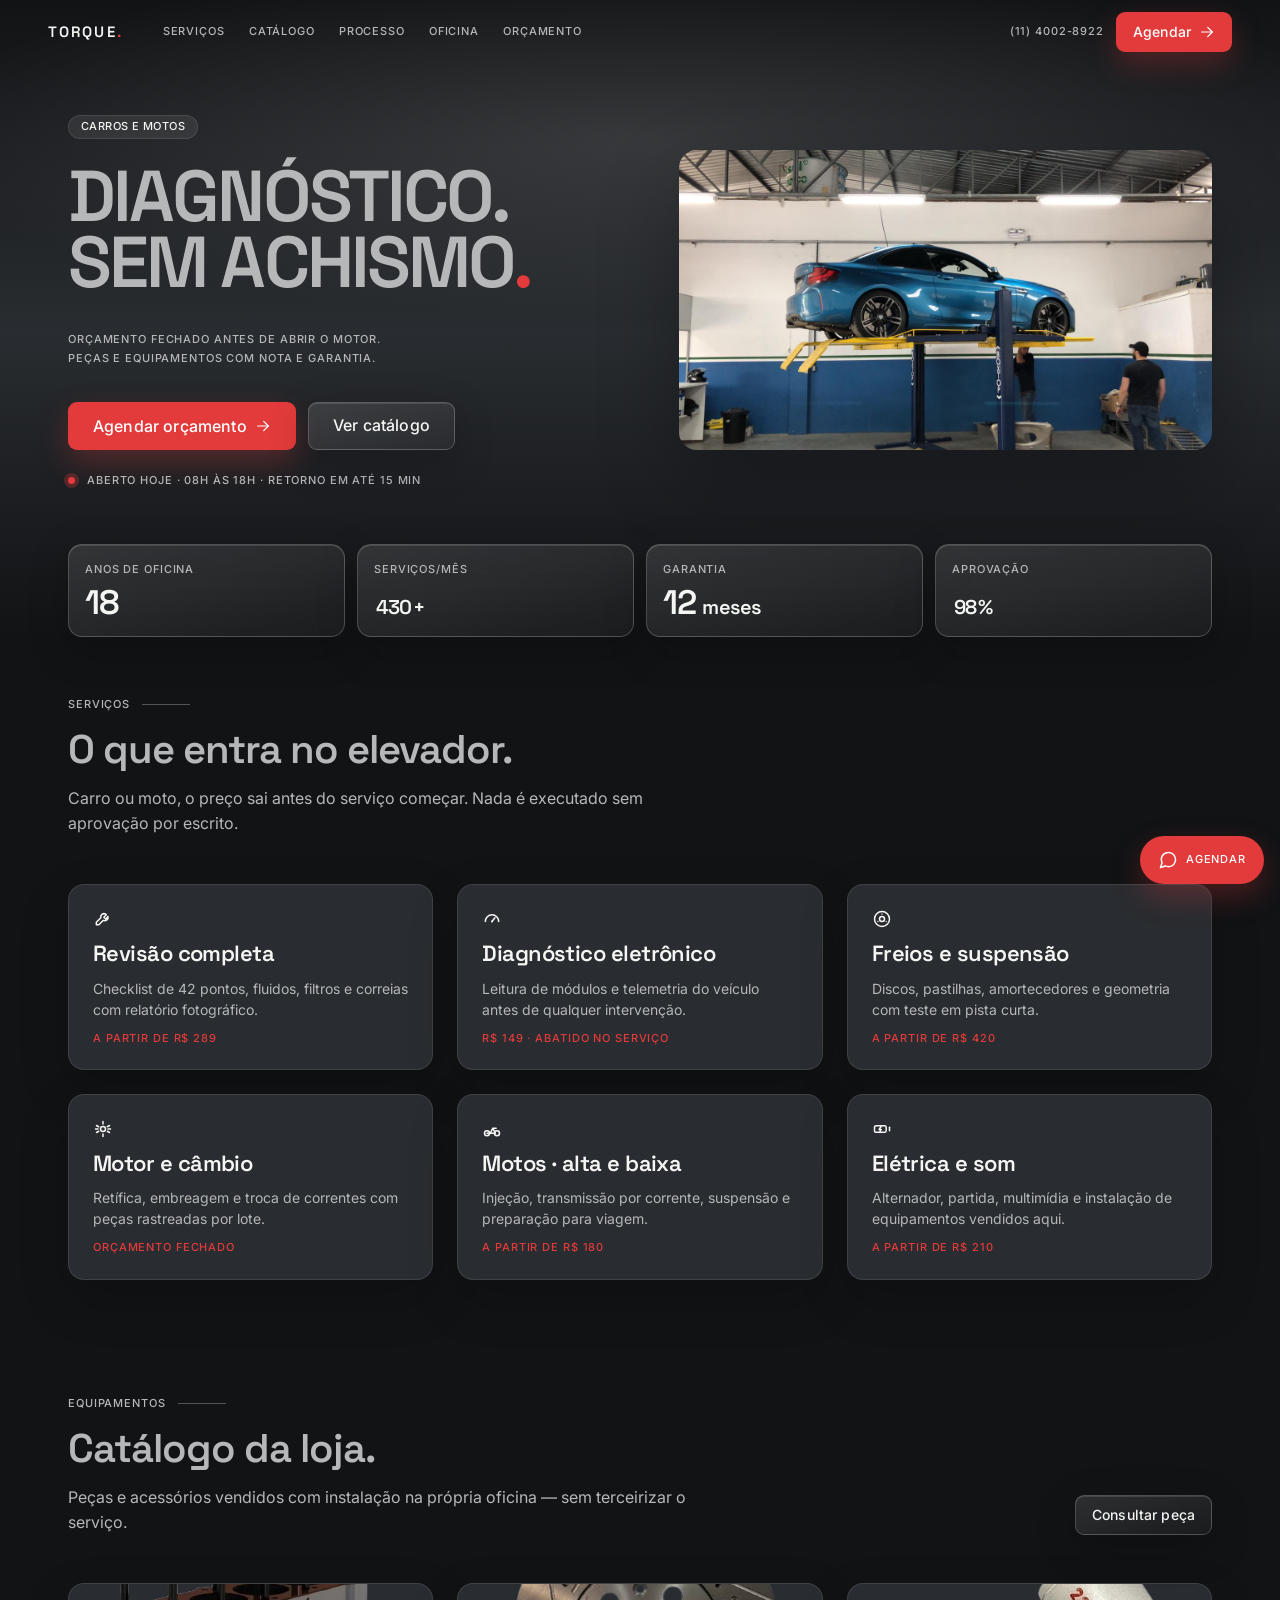
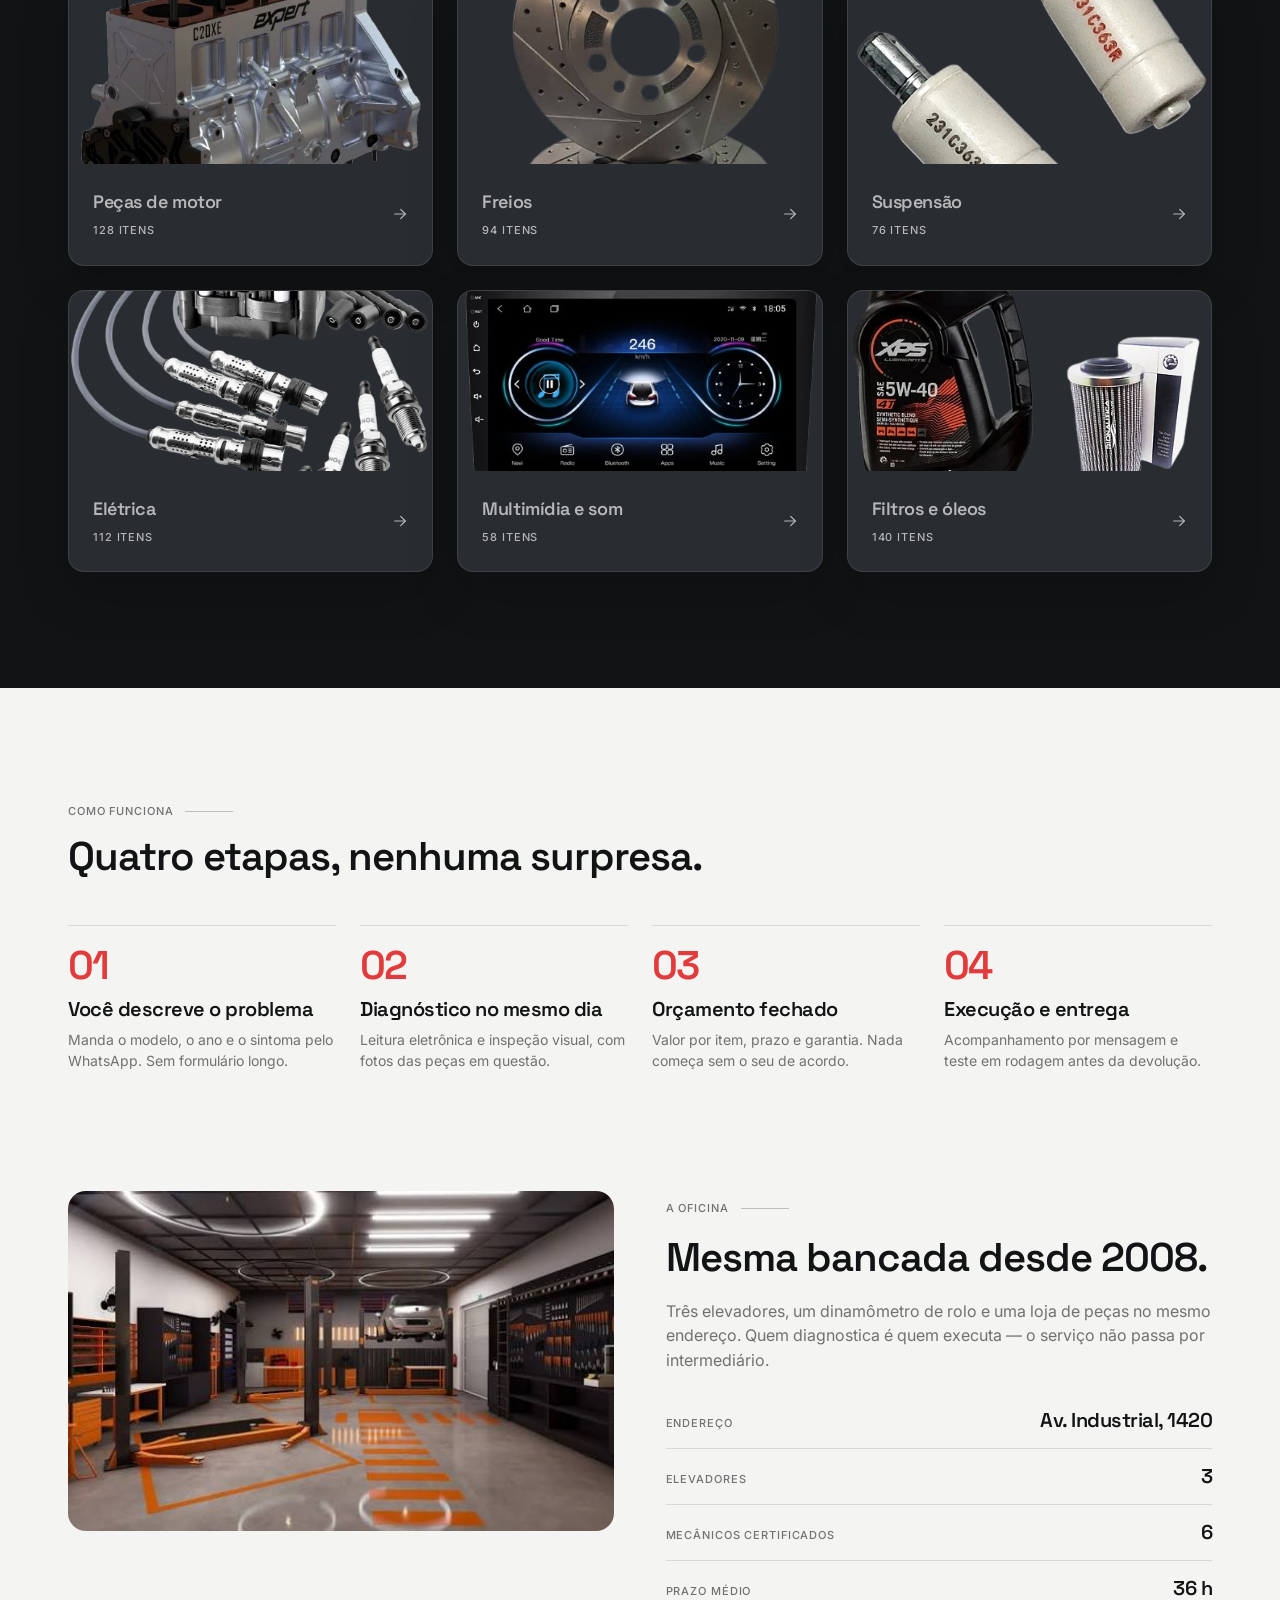
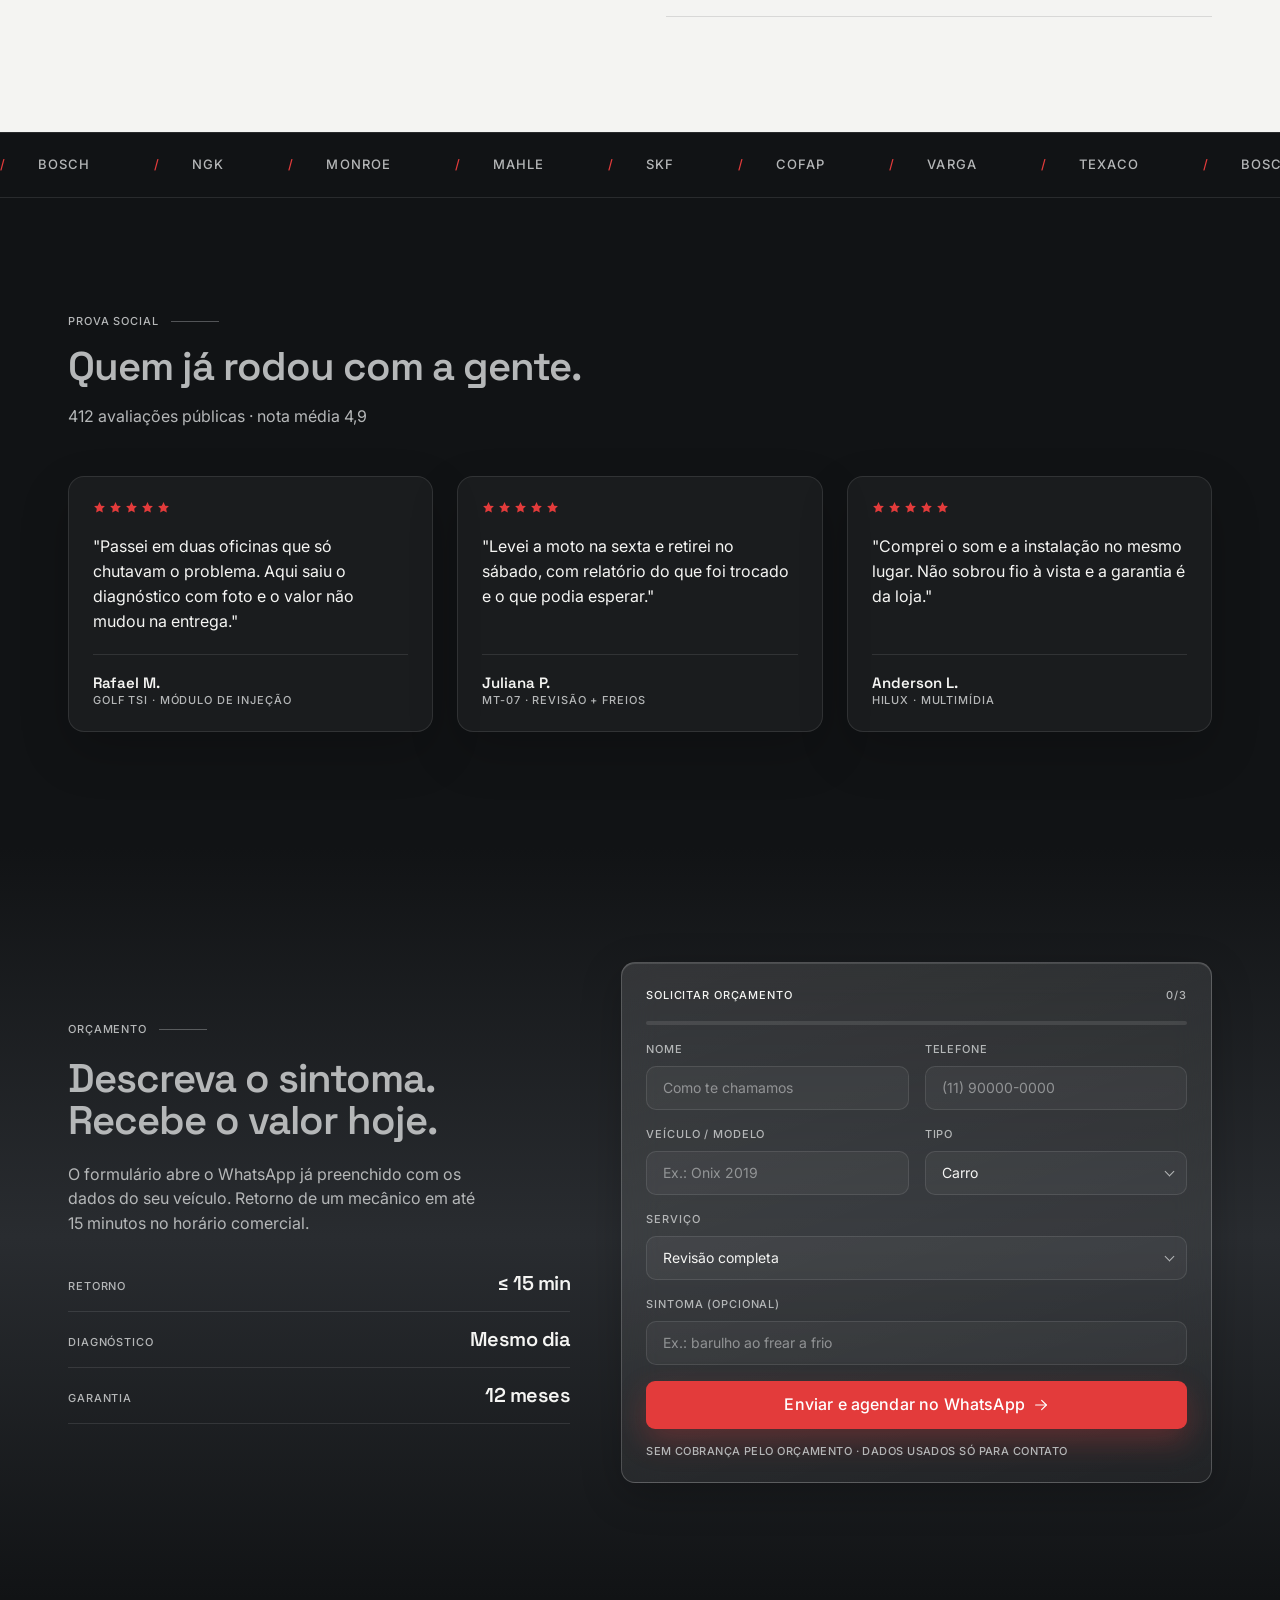
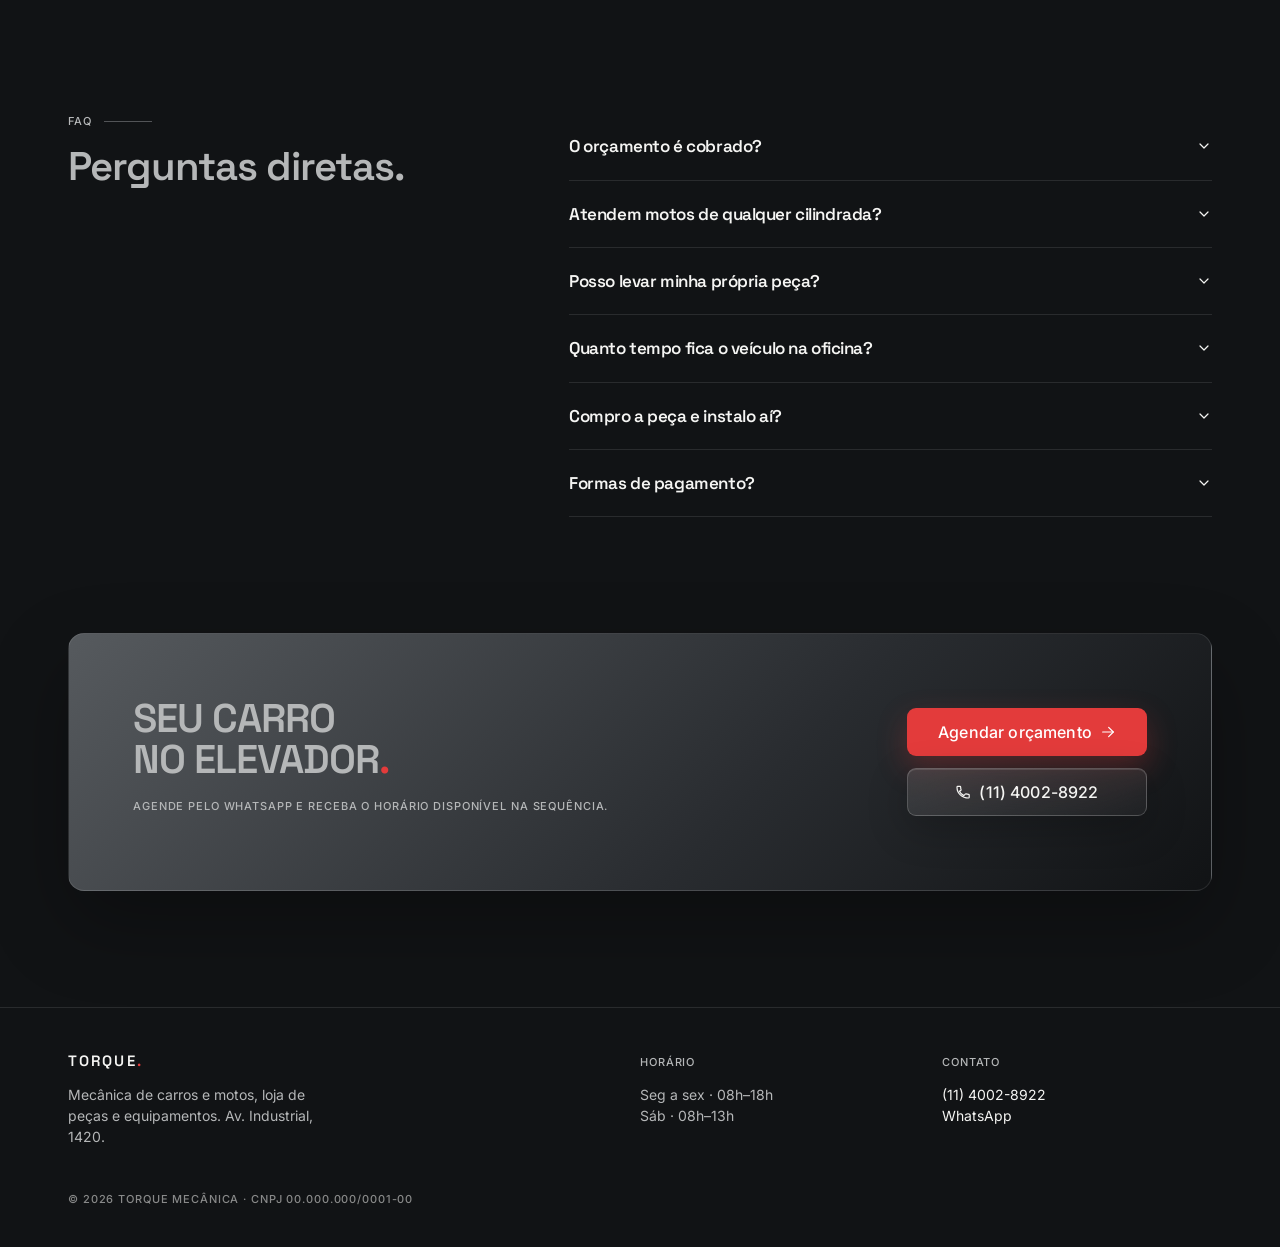
==== index.html @ 029e1b42 "Remove React prototype, promote static site to repo root O protótipo React/Babel-em-runtime (Landing" ====
<!DOCTYPE html>
<html lang="pt-BR">
<head>
  <meta charset="utf-8">
  <meta name="viewport" content="width=device-width, initial-scale=1">
  <title>Torque — Mecânica de carros e motos · Agende seu orçamento</title>
  <link rel="preconnect" href="https://fonts.googleapis.com">
  <link rel="preconnect" href="https://fonts.gstatic.com" crossorigin>
  <link href="https://fonts.googleapis.com/css2?family=Space+Grotesk:wght@600;700&family=Inter:wght@400;500;600&display=swap" rel="stylesheet">
  <link rel="stylesheet" href="css/styles.css">
</head>
<body>
  <a class="skip-link" href="#top-content">Pular para o conteúdo</a>

  <!-- Sprite de ícones local (substitui chamadas externas a unpkg/lucide) -->
  <svg style="display:none" aria-hidden="true">
    <symbol id="icon-menu" viewBox="0 0 24 24" fill="none" stroke="currentColor" stroke-width="1.8" stroke-linecap="round"><line x1="4" y1="7" x2="20" y2="7"/><line x1="4" y1="12" x2="20" y2="12"/><line x1="4" y1="17" x2="20" y2="17"/></symbol>
    <symbol id="icon-x" viewBox="0 0 24 24" fill="none" stroke="currentColor" stroke-width="1.8" stroke-linecap="round"><line x1="6" y1="6" x2="18" y2="18"/><line x1="18" y1="6" x2="6" y2="18"/></symbol>
    <symbol id="icon-arrow-right" viewBox="0 0 24 24" fill="none" stroke="currentColor" stroke-width="1.8" stroke-linecap="round" stroke-linejoin="round"><line x1="4" y1="12" x2="20" y2="12"/><polyline points="13 5 20 12 13 19"/></symbol>
    <symbol id="icon-chevron-down" viewBox="0 0 24 24" fill="none" stroke="currentColor" stroke-width="1.8" stroke-linecap="round" stroke-linejoin="round"><polyline points="6 9 12 15 18 9"/></symbol>
    <symbol id="icon-phone" viewBox="0 0 24 24" fill="none" stroke="currentColor" stroke-width="1.8" stroke-linecap="round" stroke-linejoin="round"><path d="M6.6 10.8c1.4 2.8 3.8 5.2 6.6 6.6l2.2-2.2c.3-.3.7-.4 1.1-.3 1.2.4 2.5.6 3.8.6.6 0 1 .4 1 1V20c0 .6-.4 1-1 1C10.3 21 3 13.7 3 4.7c0-.6.4-1 1-1h3.5c.6 0 1 .4 1 1 0 1.3.2 2.6.6 3.8.1.4 0 .8-.3 1.1L6.6 10.8Z"/></symbol>
    <symbol id="icon-message-circle" viewBox="0 0 24 24" fill="none" stroke="currentColor" stroke-width="1.8" stroke-linecap="round" stroke-linejoin="round"><path d="M21 11.5a8.4 8.4 0 0 1-.9 3.8 8.5 8.5 0 0 1-7.6 4.7 8.4 8.4 0 0 1-3.8-.9L3 21l1.9-5.7a8.4 8.4 0 0 1-.9-3.8 8.5 8.5 0 0 1 4.7-7.6 8.4 8.4 0 0 1 3.8-.9h.5a8.48 8.48 0 0 1 8 8v.5Z"/></symbol>
    <symbol id="icon-star" viewBox="0 0 24 24"><polygon points="12 2 15.09 8.63 22 9.24 17 14.14 18.18 21.02 12 17.77 5.82 21.02 7 14.14 2 9.24 8.91 8.63" fill="currentColor"/></symbol>
    <symbol id="icon-wrench" viewBox="0 0 24 24" fill="none" stroke="currentColor" stroke-width="1.8" stroke-linecap="round" stroke-linejoin="round"><path d="M15 6a4 4 0 0 0-5.6 4.6L4 16v3h3l5.4-5.4A4 4 0 0 0 18 9l-3 3-2-2 3-3Z"/></symbol>
    <symbol id="icon-gauge" viewBox="0 0 24 24" fill="none" stroke="currentColor" stroke-width="1.8" stroke-linecap="round" stroke-linejoin="round"><path d="M4 15a8 8 0 0 1 16 0"/><line x1="12" y1="15" x2="15.5" y2="10.5"/><circle cx="12" cy="15" r="1.1" fill="currentColor" stroke="none"/></symbol>
    <symbol id="icon-disc" viewBox="0 0 24 24" fill="none" stroke="currentColor" stroke-width="1.8" stroke-linecap="round" stroke-linejoin="round"><circle cx="12" cy="12" r="9"/><circle cx="12" cy="12" r="3"/><circle cx="12" cy="6" r=".8" fill="currentColor" stroke="none"/><circle cx="17" cy="15" r=".8" fill="currentColor" stroke="none"/><circle cx="7" cy="15" r=".8" fill="currentColor" stroke="none"/></symbol>
    <symbol id="icon-cog" viewBox="0 0 24 24" fill="none" stroke="currentColor" stroke-width="1.8" stroke-linecap="round" stroke-linejoin="round"><circle cx="12" cy="12" r="3"/><path d="M12 3v3M12 18v3M4.2 7.8l2.6 1.5M17.2 14.7l2.6 1.5M4.2 16.2l2.6-1.5M17.2 9.3l2.6-1.5M3 12h3M18 12h3"/></symbol>
    <symbol id="icon-bike" viewBox="0 0 24 24" fill="none" stroke="currentColor" stroke-width="1.8" stroke-linecap="round" stroke-linejoin="round"><circle cx="6" cy="17" r="3"/><circle cx="18" cy="17" r="3"/><path d="M6 17h4l3-6h4M13 11l3 6M9 17h6"/></symbol>
    <symbol id="icon-battery" viewBox="0 0 24 24" fill="none" stroke="currentColor" stroke-width="1.8" stroke-linecap="round" stroke-linejoin="round"><rect x="3" y="8" width="14" height="8" rx="2"/><line x1="21" y1="10" x2="21" y2="14"/><polyline points="11 9 8.5 12.5 11 12.5 9.5 15"/></symbol>
  </svg>

  <!-- Header -->
  <div class="topbar-wrap">
    <header class="topbar" id="topbar">
      <a href="#top" class="brand">TORQUE<span>.</span></a>
      <nav class="navlinks" aria-label="Navegação principal">
        <a class="navlink" href="#servicos">Serviços</a>
        <a class="navlink" href="#catalogo">Catálogo</a>
        <a class="navlink" href="#processo">Processo</a>
        <a class="navlink" href="#oficina">Oficina</a>
        <a class="navlink" href="#orcamento">Orçamento</a>
      </nav>
      <div class="navcta" style="display:flex">
        <span class="navphone label">(11) 4002-8922</span>
        <a class="wa-cta" href="#" target="_blank" rel="noopener">
          <span class="btn btn-accent btn-md">Agendar<svg class="icon" width="16" height="16"><use href="#icon-arrow-right"></use></svg></span>
        </a>
      </div>
      <button class="navburger" type="button" aria-label="Menu" aria-expanded="false" id="navburger">
        <svg class="icon icon-menu" width="18" height="18"><use href="#icon-menu"></use></svg>
        <svg class="icon icon-close" width="18" height="18"><use href="#icon-x"></use></svg>
      </button>
    </header>
    <div class="mobile-panel" id="mobilePanel">
      <a class="navlink" href="#servicos">Serviços</a>
      <a class="navlink" href="#catalogo">Catálogo</a>
      <a class="navlink" href="#processo">Processo</a>
      <a class="navlink" href="#oficina">Oficina</a>
      <a class="navlink" href="#orcamento">Orçamento</a>
      <a class="wa-cta" href="#" target="_blank" rel="noopener" style="margin-top:8px">
        <span class="btn btn-accent btn-md btn-full">Agendar orçamento<svg class="icon" width="16" height="16"><use href="#icon-arrow-right"></use></svg></span>
      </a>
    </div>
  </div>

  <div id="top-content">
  <!-- Hero -->
  <section id="top" class="hero">
    <div class="hero-bg-glow" aria-hidden="true"></div>
    <div class="wrap hero-inner">
      <div class="hero-grid">
        <div style="display:flex;flex-direction:column;gap:24px">
          <div class="reveal"><span class="tag">Carros e motos</span></div>
          <h1 class="reveal display-lg" style="text-transform:uppercase">Diagnóstico.<br>Sem achismo<span style="color:var(--color-accent)">.</span></h1>
          <p class="reveal label" style="color:var(--color-text-secondary);line-height:1.7;max-width:360px">Orçamento fechado antes de abrir o motor.<br>Peças e equipamentos com nota e garantia.</p>
          <div class="reveal" style="display:flex;flex-wrap:wrap;gap:12px">
            <a class="wa-cta" href="#" target="_blank" rel="noopener"><span class="btn btn-accent btn-lg">Agendar orçamento<svg class="icon" width="16" height="16"><use href="#icon-arrow-right"></use></svg></span></a>
            <a href="#catalogo"><span class="btn btn-glass btn-lg">Ver catálogo</span></a>
          </div>
          <div class="reveal open-status">
            <span class="open-dot"></span>
            <span class="label" style="color:var(--color-text-secondary)">Aberto hoje · 08h às 18h · Retorno em até 15 min</span>
          </div>
        </div>
        <div class="reveal hero-media">
          <img src="img/carroNoElevador.jpg" alt="Carro no elevador da oficina Torque" style="min-height:300px;height:100%" width="620" height="420">
        </div>
      </div>
      <div class="hud reveal">
        <div class="metric-card">
          <div>
            <div class="metric-label">Anos de oficina</div>
            <div class="metric-value" data-count-to="18">0</div>
          </div>
        </div>
        <div class="metric-card">
          <div>
            <div class="metric-label">Serviços/mês</div>
            <div class="metric-value"><span data-count-to="430">0</span><span>+</span></div>
          </div>
        </div>
        <div class="metric-card">
          <div>
            <div class="metric-label">Garantia</div>
            <div class="metric-value">12<span> meses</span></div>
          </div>
        </div>
        <div class="metric-card">
          <div>
            <div class="metric-label">Aprovação</div>
            <div class="metric-value"><span data-count-to="98">0</span><span>%</span></div>
          </div>
        </div>
      </div>
    </div>
  </section>

  <!-- Serviços -->
  <section id="servicos" class="sec section-dark">
    <div class="wrap">
      <div class="reveal section-head">
        <span class="eyebrow eyebrow-rule">Serviços</span>
        <h2 class="heading-lg">O que entra no elevador.</h2>
        <p class="body-md" style="color:var(--text-body);margin:0">Carro ou moto, o preço sai antes do serviço começar. Nada é executado sem aprovação por escrito.</p>
      </div>
      <div class="grid-3" style="margin-top:48px">
        <div class="reveal">
          <div class="card card-dark svc-card"><div class="card-body svc-card">
            <svg class="icon" width="20" height="20"><use href="#icon-wrench"></use></svg>
            <h3 class="heading-md" style="font-size:22px">Revisão completa</h3>
            <p class="body-sm" style="color:var(--text-body);margin:0;flex:1">Checklist de 42 pontos, fluidos, filtros e correias com relatório fotográfico.</p>
            <span class="label svc-price">a partir de R$ 289</span>
          </div></div>
        </div>
        <div class="reveal">
          <div class="card card-dark svc-card"><div class="card-body svc-card">
            <svg class="icon" width="20" height="20"><use href="#icon-gauge"></use></svg>
            <h3 class="heading-md" style="font-size:22px">Diagnóstico eletrônico</h3>
            <p class="body-sm" style="color:var(--text-body);margin:0;flex:1">Leitura de módulos e telemetria do veículo antes de qualquer intervenção.</p>
            <span class="label svc-price">R$ 149 · abatido no serviço</span>
          </div></div>
        </div>
        <div class="reveal">
          <div class="card card-dark svc-card"><div class="card-body svc-card">
            <svg class="icon" width="20" height="20"><use href="#icon-disc"></use></svg>
            <h3 class="heading-md" style="font-size:22px">Freios e suspensão</h3>
            <p class="body-sm" style="color:var(--text-body);margin:0;flex:1">Discos, pastilhas, amortecedores e geometria com teste em pista curta.</p>
            <span class="label svc-price">a partir de R$ 420</span>
          </div></div>
        </div>
        <div class="reveal">
          <div class="card card-dark svc-card"><div class="card-body svc-card">
            <svg class="icon" width="20" height="20"><use href="#icon-cog"></use></svg>
            <h3 class="heading-md" style="font-size:22px">Motor e câmbio</h3>
            <p class="body-sm" style="color:var(--text-body);margin:0;flex:1">Retífica, embreagem e troca de correntes com peças rastreadas por lote.</p>
            <span class="label svc-price">orçamento fechado</span>
          </div></div>
        </div>
        <div class="reveal">
          <div class="card card-dark svc-card"><div class="card-body svc-card">
            <svg class="icon" width="20" height="20"><use href="#icon-bike"></use></svg>
            <h3 class="heading-md" style="font-size:22px">Motos · alta e baixa</h3>
            <p class="body-sm" style="color:var(--text-body);margin:0;flex:1">Injeção, transmissão por corrente, suspensão e preparação para viagem.</p>
            <span class="label svc-price">a partir de R$ 180</span>
          </div></div>
        </div>
        <div class="reveal">
          <div class="card card-dark svc-card"><div class="card-body svc-card">
            <svg class="icon" width="20" height="20"><use href="#icon-battery"></use></svg>
            <h3 class="heading-md" style="font-size:22px">Elétrica e som</h3>
            <p class="body-sm" style="color:var(--text-body);margin:0;flex:1">Alternador, partida, multimídia e instalação de equipamentos vendidos aqui.</p>
            <span class="label svc-price">a partir de R$ 210</span>
          </div></div>
        </div>
      </div>
    </div>
  </section>

  <!-- Catálogo -->
  <section id="catalogo" class="sec section-dark" style="padding-top:0">
    <div class="wrap">
      <div style="display:flex;flex-wrap:wrap;align-items:flex-end;justify-content:space-between;gap:24px">
        <div class="reveal section-head">
          <span class="eyebrow eyebrow-rule">Equipamentos</span>
          <h2 class="heading-lg">Catálogo da loja.</h2>
          <p class="body-md" style="color:var(--text-body);margin:0">Peças e acessórios vendidos com instalação na própria oficina — sem terceirizar o serviço.</p>
        </div>
        <div class="reveal"><a class="wa-cta" href="#" target="_blank" rel="noopener"><span class="btn btn-glass btn-md">Consultar peça</span></a></div>
      </div>
      <div class="grid-3" style="margin-top:48px">
        <a class="reveal wa-cta card card-dark card-interactive" href="#" target="_blank" rel="noopener">
          <div class="cat-media"><img src="img/motor.png" alt="Bloco de motor sobre bancada escura" width="360" height="180"></div>
          <div class="card-body cat-card-inner">
            <div><h3 class="cat-title">Peças de motor</h3><span class="label" style="color:var(--color-text-secondary)">128 itens</span></div>
            <svg class="icon" width="16" height="16"><use href="#icon-arrow-right"></use></svg>
          </div>
        </a>
        <a class="reveal wa-cta card card-dark card-interactive" href="#" target="_blank" rel="noopener">
          <div class="cat-media"><img src="img/disco.png" alt="Disco de freio ventilado" width="360" height="180"></div>
          <div class="card-body cat-card-inner">
            <div><h3 class="cat-title">Freios</h3><span class="label" style="color:var(--color-text-secondary)">94 itens</span></div>
            <svg class="icon" width="16" height="16"><use href="#icon-arrow-right"></use></svg>
          </div>
        </a>
        <a class="reveal wa-cta card card-dark card-interactive" href="#" target="_blank" rel="noopener">
          <div class="cat-media"><img src="img/amortecedor.png" alt="Amortecedor em close" width="360" height="180"></div>
          <div class="card-body cat-card-inner">
            <div><h3 class="cat-title">Suspensão</h3><span class="label" style="color:var(--color-text-secondary)">76 itens</span></div>
            <svg class="icon" width="16" height="16"><use href="#icon-arrow-right"></use></svg>
          </div>
        </a>
        <a class="reveal wa-cta card card-dark card-interactive" href="#" target="_blank" rel="noopener">
          <div class="cat-media"><img src="img/velas.png" alt="Velas e bobinas alinhadas" width="360" height="180"></div>
          <div class="card-body cat-card-inner">
            <div><h3 class="cat-title">Elétrica</h3><span class="label" style="color:var(--color-text-secondary)">112 itens</span></div>
            <svg class="icon" width="16" height="16"><use href="#icon-arrow-right"></use></svg>
          </div>
        </a>
        <a class="reveal wa-cta card card-dark card-interactive" href="#" target="_blank" rel="noopener">
          <div class="cat-media"><img src="img/multmidia.png" alt="Central multimídia instalada" width="360" height="180"></div>
          <div class="card-body cat-card-inner">
            <div><h3 class="cat-title">Multimídia e som</h3><span class="label" style="color:var(--color-text-secondary)">58 itens</span></div>
            <svg class="icon" width="16" height="16"><use href="#icon-arrow-right"></use></svg>
          </div>
        </a>
        <a class="reveal wa-cta card card-dark card-interactive" href="#" target="_blank" rel="noopener">
          <div class="cat-media"><img src="img/oleo.png" alt="Filtros e galões de óleo" width="360" height="180"></div>
          <div class="card-body cat-card-inner">
            <div><h3 class="cat-title">Filtros e óleos</h3><span class="label" style="color:var(--color-text-secondary)">140 itens</span></div>
            <svg class="icon" width="16" height="16"><use href="#icon-arrow-right"></use></svg>
          </div>
        </a>
      </div>
    </div>
  </section>

  <!-- Processo -->
  <section id="processo" class="sec section-light">
    <div class="wrap">
      <div class="reveal section-head">
        <span class="eyebrow eyebrow-dark eyebrow-rule">Como funciona</span>
        <h2 class="heading-lg" style="color:var(--color-text-dark)">Quatro etapas, nenhuma surpresa.</h2>
      </div>
      <div class="grid-4" style="margin-top:48px">
        <div class="reveal step"><span class="step-n">01</span><h3 class="heading-md step-t">Você descreve o problema</h3><p class="body-sm step-d">Manda o modelo, o ano e o sintoma pelo WhatsApp. Sem formulário longo.</p></div>
        <div class="reveal step"><span class="step-n">02</span><h3 class="heading-md step-t">Diagnóstico no mesmo dia</h3><p class="body-sm step-d">Leitura eletrônica e inspeção visual, com fotos das peças em questão.</p></div>
        <div class="reveal step"><span class="step-n">03</span><h3 class="heading-md step-t">Orçamento fechado</h3><p class="body-sm step-d">Valor por item, prazo e garantia. Nada começa sem o seu de acordo.</p></div>
        <div class="reveal step"><span class="step-n">04</span><h3 class="heading-md step-t">Execução e entrega</h3><p class="body-sm step-d">Acompanhamento por mensagem e teste em rodagem antes da devolução.</p></div>
      </div>
    </div>
  </section>

  <!-- Oficina / Sobre -->
  <section id="oficina" class="sec section-light" style="padding-top:0">
    <div class="wrap">
      <div class="about-grid">
        <div class="reveal about-media">
          <img src="img/interior.jpg" alt="Interior da oficina Torque, bancada organizada" style="border-radius:18px;min-height:340px;height:100%;width:100%;object-fit:cover" width="600" height="400">
        </div>
        <div class="reveal" style="display:flex;flex-direction:column;gap:20px">
          <span class="eyebrow eyebrow-dark eyebrow-rule">A oficina</span>
          <h2 class="heading-lg" style="color:var(--color-text-dark)">Mesma bancada desde 2008.</h2>
          <p class="body-md" style="color:var(--color-text-dark-secondary);margin:0">Três elevadores, um dinamômetro de rolo e uma loja de peças no mesmo endereço. Quem diagnostica é quem executa — o serviço não passa por intermediário.</p>
          <dl class="spec-list light">
            <div class="spec-row"><dt>Endereço</dt><dd>Av. Industrial, 1420</dd></div>
            <div class="spec-row"><dt>Elevadores</dt><dd>3</dd></div>
            <div class="spec-row"><dt>Mecânicos certificados</dt><dd>6</dd></div>
            <div class="spec-row"><dt>Prazo médio</dt><dd>36 h</dd></div>
          </dl>
        </div>
      </div>
    </div>
  </section>

  <!-- Marcas -->
  <section aria-label="Marcas parceiras" style="background:var(--color-primary);border-top:1px solid var(--color-border);border-bottom:1px solid var(--color-border);padding:24px 0;overflow:hidden">
    <div class="marquee"><div class="marquee-track">
      <span class="label" style="color:var(--color-text-secondary);display:inline-flex;align-items:center;gap:32px;font-size:13px"><span style="color:var(--color-accent)">/</span>BOSCH</span>
      <span class="label" style="color:var(--color-text-secondary);display:inline-flex;align-items:center;gap:32px;font-size:13px"><span style="color:var(--color-accent)">/</span>NGK</span>
      <span class="label" style="color:var(--color-text-secondary);display:inline-flex;align-items:center;gap:32px;font-size:13px"><span style="color:var(--color-accent)">/</span>MONROE</span>
      <span class="label" style="color:var(--color-text-secondary);display:inline-flex;align-items:center;gap:32px;font-size:13px"><span style="color:var(--color-accent)">/</span>MAHLE</span>
      <span class="label" style="color:var(--color-text-secondary);display:inline-flex;align-items:center;gap:32px;font-size:13px"><span style="color:var(--color-accent)">/</span>SKF</span>
      <span class="label" style="color:var(--color-text-secondary);display:inline-flex;align-items:center;gap:32px;font-size:13px"><span style="color:var(--color-accent)">/</span>COFAP</span>
      <span class="label" style="color:var(--color-text-secondary);display:inline-flex;align-items:center;gap:32px;font-size:13px"><span style="color:var(--color-accent)">/</span>VARGA</span>
      <span class="label" style="color:var(--color-text-secondary);display:inline-flex;align-items:center;gap:32px;font-size:13px"><span style="color:var(--color-accent)">/</span>TEXACO</span>
      <span class="label" style="color:var(--color-text-secondary);display:inline-flex;align-items:center;gap:32px;font-size:13px"><span style="color:var(--color-accent)">/</span>BOSCH</span>
      <span class="label" style="color:var(--color-text-secondary);display:inline-flex;align-items:center;gap:32px;font-size:13px"><span style="color:var(--color-accent)">/</span>NGK</span>
      <span class="label" style="color:var(--color-text-secondary);display:inline-flex;align-items:center;gap:32px;font-size:13px"><span style="color:var(--color-accent)">/</span>MONROE</span>
      <span class="label" style="color:var(--color-text-secondary);display:inline-flex;align-items:center;gap:32px;font-size:13px"><span style="color:var(--color-accent)">/</span>MAHLE</span>
      <span class="label" style="color:var(--color-text-secondary);display:inline-flex;align-items:center;gap:32px;font-size:13px"><span style="color:var(--color-accent)">/</span>SKF</span>
      <span class="label" style="color:var(--color-text-secondary);display:inline-flex;align-items:center;gap:32px;font-size:13px"><span style="color:var(--color-accent)">/</span>COFAP</span>
      <span class="label" style="color:var(--color-text-secondary);display:inline-flex;align-items:center;gap:32px;font-size:13px"><span style="color:var(--color-accent)">/</span>VARGA</span>
      <span class="label" style="color:var(--color-text-secondary);display:inline-flex;align-items:center;gap:32px;font-size:13px"><span style="color:var(--color-accent)">/</span>TEXACO</span>
    </div></div>
  </section>

  <!-- Depoimentos -->
  <section id="clientes" class="sec section-dark">
    <div class="wrap">
      <div class="reveal section-head">
        <span class="eyebrow eyebrow-rule">Prova social</span>
        <h2 class="heading-lg">Quem já rodou com a gente.</h2>
        <p class="body-md" style="color:var(--text-body);margin:0">412 avaliações públicas · nota média 4,9</p>
      </div>
      <div class="grid-3" style="margin-top:48px">
        <div class="reveal card card-inset"><div class="card-body" style="height:100%;display:flex;flex-direction:column;gap:20px">
          <div class="review-stars">
            <svg class="icon icon-accent" width="13" height="13"><use href="#icon-star"></use></svg>
            <svg class="icon icon-accent" width="13" height="13"><use href="#icon-star"></use></svg>
            <svg class="icon icon-accent" width="13" height="13"><use href="#icon-star"></use></svg>
            <svg class="icon icon-accent" width="13" height="13"><use href="#icon-star"></use></svg>
            <svg class="icon icon-accent" width="13" height="13"><use href="#icon-star"></use></svg>
          </div>
          <p class="body-md review-quote">"Passei em duas oficinas que só chutavam o problema. Aqui saiu o diagnóstico com foto e o valor não mudou na entrega."</p>
          <div class="review-foot"><div class="review-name">Rafael M.</div><div class="label review-car">Golf TSI · Módulo de injeção</div></div>
        </div></div>
        <div class="reveal card card-inset"><div class="card-body" style="height:100%;display:flex;flex-direction:column;gap:20px">
          <div class="review-stars">
            <svg class="icon icon-accent" width="13" height="13"><use href="#icon-star"></use></svg>
            <svg class="icon icon-accent" width="13" height="13"><use href="#icon-star"></use></svg>
            <svg class="icon icon-accent" width="13" height="13"><use href="#icon-star"></use></svg>
            <svg class="icon icon-accent" width="13" height="13"><use href="#icon-star"></use></svg>
            <svg class="icon icon-accent" width="13" height="13"><use href="#icon-star"></use></svg>
          </div>
          <p class="body-md review-quote">"Levei a moto na sexta e retirei no sábado, com relatório do que foi trocado e o que podia esperar."</p>
          <div class="review-foot"><div class="review-name">Juliana P.</div><div class="label review-car">MT-07 · Revisão + freios</div></div>
        </div></div>
        <div class="reveal card card-inset"><div class="card-body" style="height:100%;display:flex;flex-direction:column;gap:20px">
          <div class="review-stars">
            <svg class="icon icon-accent" width="13" height="13"><use href="#icon-star"></use></svg>
            <svg class="icon icon-accent" width="13" height="13"><use href="#icon-star"></use></svg>
            <svg class="icon icon-accent" width="13" height="13"><use href="#icon-star"></use></svg>
            <svg class="icon icon-accent" width="13" height="13"><use href="#icon-star"></use></svg>
            <svg class="icon icon-accent" width="13" height="13"><use href="#icon-star"></use></svg>
          </div>
          <p class="body-md review-quote">"Comprei o som e a instalação no mesmo lugar. Não sobrou fio à vista e a garantia é da loja."</p>
          <div class="review-foot"><div class="review-name">Anderson L.</div><div class="label review-car">Hilux · Multimídia</div></div>
        </div></div>
      </div>
    </div>
  </section>

  <!-- Orçamento -->
  <section id="orcamento" class="sec" style="background:var(--gradient-hero)">
    <div class="wrap">
      <div class="form-grid">
        <div class="reveal" style="display:flex;flex-direction:column;gap:20px">
          <span class="eyebrow eyebrow-rule">Orçamento</span>
          <h2 class="heading-lg">Descreva o sintoma.<br>Recebe o valor hoje.</h2>
          <p class="body-md" style="color:var(--text-body);margin:0;max-width:420px">O formulário abre o WhatsApp já preenchido com os dados do seu veículo. Retorno de um mecânico em até 15 minutos no horário comercial.</p>
          <dl class="spec-list">
            <div class="spec-row"><dt>Retorno</dt><dd>≤ 15 min</dd></div>
            <div class="spec-row"><dt>Diagnóstico</dt><dd>Mesmo dia</dd></div>
            <div class="spec-row"><dt>Garantia</dt><dd>12 meses</dd></div>
          </dl>
        </div>
        <div class="reveal">
          <div class="glass-panel" style="display:flex;flex-direction:column;gap:16px">
            <div style="display:flex;align-items:center;justify-content:space-between;gap:16px">
              <span class="eyebrow eyebrow-bright">Solicitar orçamento</span>
              <span class="label" id="formProgressLabel" style="color:var(--color-text-secondary)">0/3</span>
            </div>
            <div class="progress"><div class="progress-fill" id="formProgressFill"></div></div>
            <div class="form-row">
              <label class="field"><span class="field-label">Nome</span><input class="field-control" id="f-nome" type="text" placeholder="Como te chamamos"></label>
              <label class="field"><span class="field-label">Telefone</span><input class="field-control" id="f-tel" type="tel" placeholder="(11) 90000-0000"></label>
            </div>
            <div class="form-row">
              <label class="field"><span class="field-label">Veículo / modelo</span><input class="field-control" id="f-veiculo" type="text" placeholder="Ex.: Onix 2019"></label>
              <label class="field"><span class="field-label">Tipo</span>
                <div class="field-select-wrap"><select class="field-control" id="f-tipo"><option>Carro</option><option>Moto</option></select></div>
              </label>
            </div>
            <label class="field"><span class="field-label">Serviço</span>
              <div class="field-select-wrap">
                <select class="field-control" id="f-servico">
                  <option>Revisão completa</option>
                  <option>Diagnóstico eletrônico</option>
                  <option>Freios e suspensão</option>
                  <option>Motor e câmbio</option>
                  <option>Elétrica e som</option>
                  <option>Compra de peça / equipamento</option>
                </select>
              </div>
            </label>
            <label class="field"><span class="field-label">Sintoma (opcional)</span><input class="field-control" id="f-obs" type="text" placeholder="Ex.: barulho ao frear a frio"></label>
            <button type="button" class="btn btn-accent btn-lg btn-full" id="formSubmit">Enviar e agendar no WhatsApp<svg class="icon" width="16" height="16"><use href="#icon-arrow-right"></use></svg></button>
            <span class="label" id="formHint" style="color:var(--color-text-secondary);letter-spacing:.04em">Sem cobrança pelo orçamento · dados usados só para contato</span>
          </div>
        </div>
      </div>
    </div>
  </section>

  <!-- FAQ -->
  <section id="faq" class="sec section-dark">
    <div class="wrap">
      <div class="faq-grid">
        <div class="reveal section-head"><span class="eyebrow eyebrow-rule">FAQ</span><h2 class="heading-lg">Perguntas diretas.</h2></div>
        <div class="reveal" id="faqList">
          <div class="faq-item">
            <button class="faq-q" type="button">O orçamento é cobrado?<svg class="icon chevron" width="16" height="16"><use href="#icon-chevron-down"></use></svg></button>
            <div class="faq-a"><p class="body-sm">Não. O orçamento é gratuito. O diagnóstico eletrônico custa R$ 149 e é abatido caso o serviço seja aprovado.</p></div>
          </div>
          <div class="faq-item">
            <button class="faq-q" type="button">Atendem motos de qualquer cilindrada?<svg class="icon chevron" width="16" height="16"><use href="#icon-chevron-down"></use></svg></button>
            <div class="faq-a"><p class="body-sm">Sim, de 125cc a big trails. Para motos esportivas com módulo proprietário confirme o modelo antes de agendar.</p></div>
          </div>
          <div class="faq-item">
            <button class="faq-q" type="button">Posso levar minha própria peça?<svg class="icon chevron" width="16" height="16"><use href="#icon-chevron-down"></use></svg></button>
            <div class="faq-a"><p class="body-sm">Pode. A mão de obra tem garantia de 12 meses; a peça de terceiro fica sob responsabilidade do fornecedor dela.</p></div>
          </div>
          <div class="faq-item">
            <button class="faq-q" type="button">Quanto tempo fica o veículo na oficina?<svg class="icon chevron" width="16" height="16"><use href="#icon-chevron-down"></use></svg></button>
            <div class="faq-a"><p class="body-sm">Prazo médio de 36 horas. Serviços de revisão e freios normalmente saem no mesmo dia se agendados até 10h.</p></div>
          </div>
          <div class="faq-item">
            <button class="faq-q" type="button">Compro a peça e instalo aí?<svg class="icon chevron" width="16" height="16"><use href="#icon-chevron-down"></use></svg></button>
            <div class="faq-a"><p class="body-sm">Sim. A loja e a oficina são o mesmo endereço, então a instalação já entra no orçamento da peça.</p></div>
          </div>
          <div class="faq-item">
            <button class="faq-q" type="button">Formas de pagamento?<svg class="icon chevron" width="16" height="16"><use href="#icon-chevron-down"></use></svg></button>
            <div class="faq-a"><p class="body-sm">Pix, débito e crédito em até 6x sem juros. Nota fiscal em todo serviço e toda peça.</p></div>
          </div>
        </div>
      </div>
    </div>
  </section>

  <!-- CTA final -->
  <section class="sec section-dark" style="padding-top:0">
    <div class="wrap">
      <div class="reveal cta-final-panel">
        <div class="cta-final">
          <div>
            <h2 class="heading-lg" style="text-transform:uppercase">Seu carro<br>no elevador<span style="color:var(--color-accent)">.</span></h2>
            <p class="label" style="color:var(--color-text-secondary);margin-top:16px;line-height:1.7">Agende pelo WhatsApp e receba o horário disponível na sequência.</p>
          </div>
          <div class="cta-final-actions">
            <a class="wa-cta" href="#" target="_blank" rel="noopener"><span class="btn btn-accent btn-lg btn-full">Agendar orçamento<svg class="icon" width="16" height="16"><use href="#icon-arrow-right"></use></svg></span></a>
            <a href="tel:+551140028922"><span class="btn btn-glass btn-lg btn-full"><svg class="icon" width="16" height="16"><use href="#icon-phone"></use></svg>(11) 4002-8922</span></a>
          </div>
        </div>
      </div>
    </div>
  </section>

  <!-- Rodapé -->
  <footer>
    <div class="wrap">
      <div class="foot">
        <div>
          <span class="brand">TORQUE<span>.</span></span>
          <p class="body-sm" style="color:var(--text-body);margin-top:12px;max-width:280px">Mecânica de carros e motos, loja de peças e equipamentos. Av. Industrial, 1420.</p>
        </div>
        <div>
          <span class="eyebrow">Horário</span>
          <p class="body-sm" style="color:var(--text-body);margin-top:12px">Seg a sex · 08h–18h<br>Sáb · 08h–13h</p>
        </div>
        <div>
          <span class="eyebrow">Contato</span>
          <p class="body-sm" style="color:var(--text-body);margin-top:12px"><a href="tel:+551140028922">(11) 4002-8922</a><br><a class="wa-cta" href="#" target="_blank" rel="noopener">WhatsApp</a></p>
        </div>
      </div>
      <div class="label foot-copy">© 2026 Torque Mecânica · CNPJ 00.000.000/0001-00</div>
    </div>
  </footer>
  </div>

  <a class="wa-float wa-cta" href="#" target="_blank" rel="noopener" aria-label="Agendar no WhatsApp">
    <svg class="icon" width="20" height="20" style="color:#fff"><use href="#icon-message-circle"></use></svg>
    <span class="label">Agendar</span>
  </a>

  <script src="js/main.js" defer></script>
</body>
</html>
---- css/styles.css ----
/* ==========================================================================
   Torque — Mecânica de carros e motos
   Site estático (HTML/CSS/JS puro, sem React/Babel/CDN de runtime)
   ========================================================================== */

/* ---------- Tokens ---------- */
:root {
  /* fonts */
  --font-display: "Space Grotesk", "Helvetica Neue", Arial, sans-serif;
  --font-body: "Inter", "Helvetica Neue", Arial, sans-serif;

  /* colors */
  --color-primary: #111315;
  --color-secondary: #292C30;
  --color-surface: #565A5E;
  --color-background: #F4F4F2;
  --color-accent: #E33B3B;
  --color-accent-dim: #B22C2C;
  --color-accent-glow: rgba(227, 59, 59, .28);

  --color-text-primary: #F5F5F3;
  --color-text-dark: #111315;
  --color-text-secondary: #B5B7B8;
  --color-text-muted: rgba(245, 245, 243, .52);
  --color-text-dark-secondary: rgba(17, 19, 21, .58);

  --color-border: rgba(255, 255, 255, .10);
  --color-border-strong: rgba(255, 255, 255, .20);
  --color-border-dark: rgba(17, 19, 21, .12);

  --glass-fill: linear-gradient(160deg, rgba(255, 255, 255, .12), rgba(255, 255, 255, .04));
  --glass-fill-strong: linear-gradient(160deg, rgba(255, 255, 255, .18), rgba(255, 255, 255, .06));
  --overlay-top: linear-gradient(180deg, rgba(0, 0, 0, .25), transparent);
  --overlay-bottom: linear-gradient(0deg, rgba(0, 0, 0, .55), transparent);
  --gradient-hero: linear-gradient(180deg, #111315 0%, #292C30 52%, #111315 100%);
  --gradient-metal: linear-gradient(135deg, #565A5E 0%, #292C30 60%, #111315 100%);
  --gradient-accent-bar: linear-gradient(180deg, #E33B3B, #B22C2C);

  --surface-page: var(--color-primary);
  --surface-page-light: var(--color-background);
  --surface-card: var(--color-secondary);
  --surface-inset: rgba(255, 255, 255, .04);
  --text-body: var(--color-text-secondary);
  --text-heading: var(--color-text-primary);
  --signal-positive: #4FB477;
  --signal-warning: #E0A33B;

  /* typography scale */
  --text-display-xl: 96px;
  --text-display-lg: 72px;
  --text-heading-xl: 56px;
  --text-heading-lg: 40px;
  --text-heading-md: 32px;
  --text-body-lg: 20px;
  --text-body-md: 16px;
  --text-body-sm: 14px;
  --text-caption: 11px;

  --text-display-xl-mobile: 52px;
  --text-display-lg-mobile: 44px;
  --text-heading-xl-mobile: 38px;
  --text-heading-lg-mobile: 32px;
  --text-heading-md-mobile: 26px;
  --text-body-lg-mobile: 18px;
  --text-caption-mobile: 10px;

  --leading-display: .9;
  --leading-heading: 1.04;
  --leading-body: 1.55;
  --leading-caption: 1.2;
  --tracking-display: -.04em;
  --tracking-heading: -.025em;
  --tracking-label: .08em;
  --tracking-label-tight: .04em;
  --weight-display: 600;
  --weight-label: 500;
  --weight-body: 400;

  /* spacing */
  --space-1: 4px;
  --space-2: 8px;
  --space-3: 12px;
  --space-4: 16px;
  --space-6: 24px;
  --space-8: 32px;
  --space-12: 48px;
  --space-16: 64px;
  --space-20: 80px;
  --space-24: 96px;
  --space-32: 128px;
  --container-max: 1440px;

  /* radius */
  --radius-sm: 6px;
  --radius-md: 10px;
  --radius-lg: 14px;
  --radius-xl: 18px;
  --radius-2xl: 20px;
  --radius-pill: 999px;
  --radius-button: 9px;
  --radius-card: 16px;
  --radius-glass: 14px;
  --radius-media: 18px;

  /* elevation */
  --shadow-atmos: 0 20px 50px rgba(0, 0, 0, .18);
  --shadow-atmos-lg: 0 32px 80px rgba(0, 0, 0, .28);
  --shadow-glass: 0 12px 40px rgba(0, 0, 0, .22), inset 0 1px 0 rgba(255, 255, 255, .12);
  --shadow-focus: 0 0 0 1px rgba(227, 59, 59, .9), 0 0 0 5px rgba(227, 59, 59, .18);
  --blur-glass: blur(18px);

  /* motion */
  --ease-premium: cubic-bezier(.16, 1, .3, 1);
  --ease-standard: cubic-bezier(.4, 0, .2, 1);
  --duration-fast: 200ms;
  --duration-normal: 450ms;
  --duration-slow: 800ms;
  --duration-cinematic: 1200ms;
}

/* ---------- Base ---------- */
*,
*::before,
*::after {
  box-sizing: border-box
}

html {
  scroll-behavior: smooth
}

body {
  margin: 0;
  background: var(--surface-page);
  color: var(--text-body);
  font-family: var(--font-body);
  font-size: var(--text-body-md);
  line-height: var(--leading-body);
  -webkit-font-smoothing: antialiased;
  overflow-x: hidden;
}

a {
  color: var(--color-text-primary);
  text-decoration: none;
  transition: color var(--duration-fast) var(--ease-standard)
}

a:hover {
  color: var(--color-accent)
}

::selection {
  background: var(--color-accent);
  color: #fff
}

button {
  font: inherit
}

img {
  display: block;
  max-width: 100%
}

.skip-link {
  position: absolute;
  left: 8px;
  top: -48px;
  z-index: 100;
  background: var(--color-accent);
  color: #fff;
  padding: 10px 16px;
  border-radius: var(--radius-md);
  transition: top var(--duration-fast) var(--ease-standard);
}

.skip-link:focus {
  top: 8px;
  color: #fff
}

/* ---------- Typography utilities ---------- */
.display-lg,
.heading-lg,
.heading-md {
  font-family: var(--font-display);
  font-weight: var(--weight-display);
  margin: 0;
}

.display-lg {
  font-size: var(--text-display-lg);
  line-height: .92;
  letter-spacing: var(--tracking-display)
}

.heading-lg {
  font-size: var(--text-heading-lg);
  line-height: var(--leading-heading);
  letter-spacing: var(--tracking-heading)
}

.heading-md {
  font-size: var(--text-heading-md);
  line-height: 1.12;
  letter-spacing: var(--tracking-heading)
}

.body-md {
  font: var(--weight-body) var(--text-body-md)/var(--leading-body) var(--font-body)
}

.body-sm {
  font: var(--weight-body) var(--text-body-sm)/1.5 var(--font-body)
}

.label {
  font-family: var(--font-body);
  font-size: var(--text-caption);
  font-weight: var(--weight-label);
  letter-spacing: var(--tracking-label);
  text-transform: uppercase;
  line-height: var(--leading-caption);
}

@media (max-width: 768px) {
  .display-lg {
    font-size: var(--text-display-lg-mobile)
  }

  .heading-lg {
    font-size: var(--text-heading-lg-mobile)
  }

  .heading-md {
    font-size: var(--text-heading-md-mobile)
  }
}

/* ---------- Layout primitives ---------- */
.wrap {
  width: 100%;
  max-width: 1240px;
  margin: 0 auto;
  padding: 0 clamp(20px, 4vw, 48px)
}

.sec {
  padding: clamp(64px, 9vw, 128px) 0
}

.grid-2,
.grid-3,
.grid-4 {
  display: grid;
  gap: clamp(16px, 2.4vw, 24px)
}

.grid-2 {
  grid-template-columns: 1fr
}

.grid-3 {
  grid-template-columns: 1fr
}

.grid-4 {
  grid-template-columns: 1fr
}

.hero-grid {
  display: grid;
  gap: clamp(28px, 4vw, 56px);
  grid-template-columns: 1fr;
  align-items: center
}

.hero-media {
  border-radius: 18px;
  overflow: hidden;
  box-shadow: var(--shadow-atmos-lg)
}

.hud {
  display: grid;
  grid-template-columns: repeat(2, minmax(0, 1fr));
  gap: 12px;
  margin-top: clamp(32px, 5vw, 56px);
  position: relative;
  z-index: 2
}

.about-grid,
.form-grid,
.faq-grid {
  display: grid;
  gap: clamp(28px, 4vw, 64px);
  grid-template-columns: 1fr;
  align-items: center
}

.form-row {
  display: grid;
  gap: var(--space-4);
  grid-template-columns: 1fr
}

.cta-final {
  display: grid;
  gap: clamp(24px, 3vw, 48px);
  padding: clamp(28px, 5vw, 64px);
  align-items: center;
  grid-template-columns: 1fr
}

.foot {
  display: grid;
  gap: var(--space-8);
  grid-template-columns: 1fr
}

.navlink {
  font-size: var(--text-caption);
  font-weight: 500;
  letter-spacing: var(--tracking-label);
  text-transform: uppercase;
  color: var(--color-text-secondary);
  transition: color var(--duration-normal) var(--ease-standard);
}

.navlink:hover {
  color: var(--color-text-primary)
}

.navlinks,
.navphone,
.navcta {
  display: none !important
}

.navburger {
  display: inline-flex !important
}

.marquee {
  display: flex;
  width: 100%
}

.marquee-track {
  display: inline-flex;
  align-items: center;
  gap: clamp(28px, 5vw, 64px);
  white-space: nowrap;
  animation: slide 38s linear infinite;
  will-change: transform;
}

@keyframes slide {
  from {
    transform: translateX(0)
  }

  to {
    transform: translateX(-50%)
  }
}

.wa-float {
  position: fixed;
  right: 16px;
  bottom: 16px;
  z-index: 70;
  display: inline-flex;
  align-items: center;
  gap: 8px;
  height: 48px;
  padding: 0 18px;
  border-radius: 999px;
  background: var(--color-accent);
  color: #fff;
  box-shadow: 0 12px 30px var(--color-accent-glow);
  transition: transform var(--duration-fast) var(--ease-premium);
}

.wa-float:hover {
  transform: translateY(-2px);
  color: #fff
}

@media (min-width: 640px) {
  .form-row {
    grid-template-columns: 1fr 1fr
  }

  .grid-2,
  .grid-3 {
    grid-template-columns: repeat(2, minmax(0, 1fr))
  }

  .grid-4 {
    grid-template-columns: repeat(2, minmax(0, 1fr))
  }

  .hud {
    grid-template-columns: repeat(4, minmax(0, 1fr))
  }

  .foot {
    grid-template-columns: 2fr 1fr 1fr
  }
}

@media (min-width: 1000px) {

  .navlinks,
  .navphone,
  .navcta {
    display: flex !important
  }

  .navburger {
    display: none !important
  }

  .grid-3 {
    grid-template-columns: repeat(3, minmax(0, 1fr))
  }

  .grid-4 {
    grid-template-columns: repeat(4, minmax(0, 1fr))
  }

  .hero-grid {
    grid-template-columns: 1.05fr 1fr
  }

  .about-grid {
    grid-template-columns: 1fr 1fr
  }

  .form-grid {
    grid-template-columns: .85fr 1fr
  }

  .faq-grid {
    grid-template-columns: .7fr 1fr;
    align-items: start
  }

  .cta-final {
    grid-template-columns: 1fr auto
  }

  .hud {
    margin-bottom: -56px
  }

  .about-media {
    margin-top: -96px
  }
}

@media (max-width: 767px) {
  .marquee-track {
    animation-duration: 26s
  }
}

/* ---------- Icons ---------- */
.icon {
  flex: 0 0 auto;
  color: currentColor
}

.icon-accent {
  color: var(--color-accent)
}

/* ---------- Scroll reveal ---------- */
.reveal {
  opacity: 0;
  transform: translateY(40px);
  transition: opacity .9s var(--ease-premium), transform .9s var(--ease-premium);
}

.reveal.is-visible {
  opacity: 1;
  transform: none
}

@media (max-width: 767px) {
  .reveal {
    transform: none;
    transition-duration: .5s
  }
}

@media (prefers-reduced-motion: reduce) {
  .reveal {
    opacity: 1 !important;
    transform: none !important;
    transition: none !important
  }
}

/* ---------- Header ---------- */
.topbar-wrap {
  position: fixed;
  top: 0;
  left: 0;
  right: 0;
  z-index: 60
}

.topbar {
  display: flex;
  align-items: center;
  gap: var(--space-10, 40px);
  height: 64px;
  padding: 0 clamp(20px, 4vw, 48px);
  background: transparent;
  border-bottom: 1px solid transparent;
  color: var(--color-text-primary);
  transition: background var(--duration-normal) var(--ease-standard), border-color var(--duration-normal) var(--ease-standard);
}

.topbar.is-scrolled {
  background: rgba(17, 19, 21, .72);
  backdrop-filter: var(--blur-glass);
  -webkit-backdrop-filter: var(--blur-glass);
  border-bottom: 1px solid var(--color-border);
}

.brand {
  font-family: var(--font-display);
  font-weight: 600;
  font-size: 15px;
  letter-spacing: .14em;
  color: var(--color-text-primary)
}

.brand span {
  color: var(--color-accent)
}

.topbar nav.navlinks {
  display: flex;
  align-items: center;
  gap: var(--space-6);
  flex: 1
}

.navcta {
  align-items: center;
  gap: var(--space-3)
}

.navphone {
  color: var(--color-text-secondary)
}

.navburger {
  background: transparent;
  border: 1px solid var(--color-border);
  border-radius: var(--radius-md);
  width: 40px;
  height: 40px;
  cursor: pointer;
  align-items: center;
  justify-content: center;
  color: var(--color-text-primary);
}

.navburger .icon-close {
  display: none
}

.navburger[aria-expanded="true"] .icon-menu {
  display: none
}

.navburger[aria-expanded="true"] .icon-close {
  display: block
}

.mobile-panel {
  display: none;
  grid-gap: var(--space-2);
  padding: var(--space-4);
  background: var(--glass-fill);
  backdrop-filter: var(--blur-glass);
  -webkit-backdrop-filter: var(--blur-glass);
  border-top: 1px solid var(--color-border-strong);
  border-bottom: 1px solid var(--color-border-strong);
}

.mobile-panel.is-open {
  display: grid
}

.mobile-panel .navlink {
  padding: 10px 4px
}

/* ---------- Buttons ---------- */
.btn {
  display: inline-flex;
  align-items: center;
  justify-content: center;
  gap: var(--space-2);
  font-family: var(--font-body);
  font-weight: 500;
  letter-spacing: .01em;
  border-radius: var(--radius-button);
  border: 1px solid transparent;
  cursor: pointer;
  white-space: nowrap;
  transition: transform var(--duration-fast) var(--ease-premium), background var(--duration-normal) var(--ease-standard),
    filter var(--duration-fast) var(--ease-standard), border-color var(--duration-normal) var(--ease-standard);
}

.btn:hover {
  transform: translateY(-2px);
  filter: brightness(1.05)
}

.btn:active {
  transform: translateY(0) scale(.995)
}

.btn-sm {
  height: 32px;
  padding: 0 var(--space-3);
  font-size: var(--text-body-sm)
}

.btn-md {
  height: 40px;
  padding: 0 var(--space-4);
  font-size: var(--text-body-sm)
}

.btn-lg {
  height: 48px;
  padding: 0 var(--space-6);
  font-size: var(--text-body-md)
}

.btn-full {
  width: 100%
}

.btn-accent {
  background: var(--color-accent);
  color: #fff;
  box-shadow: 0 12px 30px var(--color-accent-glow)
}

.btn-glass {
  background: var(--glass-fill);
  color: var(--color-text-primary);
  border-color: var(--color-border-strong);
  backdrop-filter: var(--blur-glass);
  -webkit-backdrop-filter: var(--blur-glass);
  box-shadow: var(--shadow-glass);
}

.btn-glass:hover {
  color: var(--color-text-primary)
}

/* ---------- Cards ---------- */
.card {
  border-radius: var(--radius-card);
  overflow: hidden;
  box-shadow: var(--shadow-atmos);
  transition: transform var(--duration-normal) var(--ease-premium), box-shadow var(--duration-normal) var(--ease-premium);
}

.card-body {
  padding: var(--space-6)
}

.card-media {
  overflow: hidden
}

.card-dark {
  background: var(--color-secondary);
  color: var(--color-text-primary);
  border: 1px solid var(--color-border)
}

.card-inset {
  background: var(--surface-inset);
  color: var(--color-text-primary);
  border: 1px solid var(--color-border)
}

.card-interactive:hover {
  transform: translateY(-2px);
  box-shadow: var(--shadow-atmos-lg)
}

.card-interactive {
  text-decoration: none;
  color: inherit;
  display: block
}

/* ---------- Glass panel ---------- */
.glass-panel {
  background: var(--glass-fill);
  backdrop-filter: var(--blur-glass);
  -webkit-backdrop-filter: var(--blur-glass);
  border: 1px solid var(--color-border-strong);
  border-radius: var(--radius-glass);
  box-shadow: var(--shadow-glass);
  color: var(--color-text-primary);
  padding: var(--space-6);
}

/* ---------- Eyebrow / Tag ---------- */
.eyebrow {
  display: inline-flex;
  align-items: center;
  gap: var(--space-3);
  font-family: var(--font-body);
  font-size: var(--text-caption);
  font-weight: 500;
  letter-spacing: var(--tracking-label);
  text-transform: uppercase;
  color: var(--color-text-secondary);
}

.eyebrow-dark {
  color: var(--color-text-dark-secondary)
}

.eyebrow-bright {
  color: var(--color-text-primary)
}

.eyebrow-rule::after {
  content: "";
  width: 48px;
  height: 1px;
  background: currentColor;
  opacity: .4
}

.tag {
  display: inline-flex;
  align-items: center;
  gap: var(--space-2);
  height: 24px;
  padding: 0 var(--space-3);
  border-radius: var(--radius-pill);
  font-family: var(--font-body);
  font-size: var(--text-caption);
  font-weight: 500;
  letter-spacing: var(--tracking-label-tight);
  text-transform: uppercase;
  background: rgba(255, 255, 255, .08);
  color: var(--color-text-primary);
  border: 1px solid var(--color-border);
}

/* ---------- Section head ---------- */
.section-head {
  display: flex;
  flex-direction: column;
  gap: var(--space-4);
  max-width: 640px
}

.section-head-center {
  margin-inline: auto;
  text-align: center
}

/* ---------- Metric card ---------- */
.metric-card {
  display: flex;
  align-items: flex-end;
  justify-content: space-between;
  gap: var(--space-4);
  padding: var(--space-4);
  border-radius: var(--radius-glass);
  color: var(--color-text-primary);
  background: var(--glass-fill);
  backdrop-filter: var(--blur-glass);
  -webkit-backdrop-filter: var(--blur-glass);
  border: 1px solid var(--color-border-strong);
  box-shadow: var(--shadow-glass);
}

.metric-card .metric-label {
  display: flex;
  align-items: center;
  gap: var(--space-2);
  font-family: var(--font-body);
  font-size: var(--text-caption);
  font-weight: 500;
  letter-spacing: var(--tracking-label);
  text-transform: uppercase;
  color: var(--color-text-secondary);
}

.metric-card .metric-value {
  margin-top: var(--space-2);
  font-family: var(--font-display);
  font-weight: 600;
  font-size: 34px;
  line-height: 1;
  letter-spacing: var(--tracking-heading);
}

.metric-card .metric-value span {
  font-size: 20px;
  margin-left: 2px
}

/* ---------- Spec list ---------- */
.spec-list {
  display: grid;
  gap: 0 var(--space-12);
  margin: 0
}

.spec-list .spec-row {
  display: flex;
  align-items: baseline;
  justify-content: space-between;
  gap: var(--space-4);
  padding: var(--space-3) 0;
  border-bottom: 1px solid var(--color-border);
}

.spec-list.light .spec-row {
  border-bottom-color: var(--color-border-dark)
}

.spec-list dt {
  font-family: var(--font-body);
  font-size: var(--text-caption);
  font-weight: 500;
  letter-spacing: var(--tracking-label);
  text-transform: uppercase;
  color: var(--color-text-secondary)
}

.spec-list.light dt {
  color: var(--color-text-dark-secondary)
}

.spec-list dd {
  margin: 0;
  font-family: var(--font-display);
  font-weight: 600;
  font-size: var(--text-body-lg);
  letter-spacing: var(--tracking-heading);
  color: var(--color-text-primary)
}

.spec-list.light dd {
  color: var(--color-text-dark)
}

/* ---------- Form fields ---------- */
.field {
  display: flex;
  flex-direction: column;
  gap: var(--space-2)
}

.field-label {
  font-family: var(--font-body);
  font-size: var(--text-caption);
  font-weight: 500;
  letter-spacing: var(--tracking-label);
  text-transform: uppercase;
  color: var(--color-text-secondary)
}

.field-control {
  height: 44px;
  padding: 0 var(--space-4);
  border-radius: var(--radius-md);
  background: var(--surface-inset);
  border: 1px solid var(--color-border);
  color: var(--color-text-primary);
  font-family: var(--font-body);
  font-size: var(--text-body-sm);
  width: 100%;
  outline: none;
  transition: border-color var(--duration-normal) var(--ease-standard), box-shadow var(--duration-normal) var(--ease-standard);
}

.field-control:focus {
  border-color: var(--color-border-strong);
  box-shadow: var(--shadow-focus)
}

.field-control::placeholder {
  color: var(--color-text-secondary);
  opacity: .7
}

select.field-control {
  appearance: none;
  -webkit-appearance: none;
  background-image: none
}

.field-select-wrap {
  position: relative;
  display: flex
}

.field-select-wrap::after {
  content: "";
  position: absolute;
  right: 14px;
  top: 50%;
  width: 7px;
  height: 7px;
  margin-top: -5px;
  border-right: 1.5px solid var(--color-text-secondary);
  border-bottom: 1.5px solid var(--color-text-secondary);
  transform: rotate(45deg);
  pointer-events: none;
}

/* ---------- Progress bar ---------- */
.progress {
  height: 4px;
  border-radius: var(--radius-pill);
  background: rgba(255, 255, 255, .10);
  overflow: hidden
}

.progress-fill {
  height: 100%;
  width: 0%;
  border-radius: var(--radius-pill);
  background: var(--gradient-accent-bar);
  transition: width var(--duration-cinematic) var(--ease-premium)
}

/* ---------- Sections ---------- */
.hero {
  position: relative;
  background: var(--gradient-hero);
  padding-top: 112px;
  padding-bottom: 0
}

.hero-bg-glow {
  position: absolute;
  inset: -10% -20% 30%;
  background: radial-gradient(60% 50% at 50% 40%, rgba(255, 255, 255, .12), transparent 70%);
  pointer-events: none
}

.hero-inner {
  position: relative
}

.open-status {
  display: flex;
  align-items: center;
  gap: var(--space-3)
}

.open-dot {
  width: 7px;
  height: 7px;
  border-radius: 999px;
  background: var(--color-accent);
  box-shadow: 0 0 0 4px var(--color-accent-glow)
}

.section-light {
  background: var(--surface-page-light);
  color: var(--color-text-dark)
}

.section-dark {
  background: var(--color-primary)
}

.svc-card {
  height: 100%;
  display: flex;
  flex-direction: column;
  gap: var(--space-3)
}

.svc-price {
  color: var(--color-accent)
}

.cat-card-inner {
  display: flex;
  align-items: center;
  justify-content: space-between;
  gap: var(--space-4)
}

.cat-title {
  margin: 0;
  font-family: var(--font-display);
  font-weight: 600;
  font-size: 18px;
  letter-spacing: var(--tracking-heading)
}

.cat-media {
  height: 180px;
  overflow: hidden
}

.cat-media img {
  width: 100%;
  height: 100%;
  object-fit: cover
}

.step {
  border-top: 1px solid var(--color-border-dark);
  padding-top: var(--space-5, 20px)
}

.step-n {
  font-family: var(--font-display);
  font-weight: 600;
  font-size: 40px;
  letter-spacing: -.04em;
  color: var(--color-accent);
  line-height: 1
}

.step-t {
  font-size: 20px;
  margin-top: 12px;
  color: var(--color-text-dark)
}

.step-d {
  color: var(--color-text-dark-secondary);
  margin-top: 8px
}

.about-media img,
.hero-media img {
  width: 100%;
  height: 100%;
  object-fit: cover;
  display: block
}

.review-stars {
  display: flex;
  gap: 3px
}

.review-quote {
  margin: 0;
  color: var(--color-text-primary);
  flex: 1
}

.review-foot {
  border-top: 1px solid var(--color-border);
  padding-top: var(--space-4)
}

.review-name {
  font-family: var(--font-display);
  font-weight: 600;
  font-size: 15px
}

.review-car {
  color: var(--color-text-secondary)
}

.faq-item {
  border-bottom: 1px solid var(--color-border)
}

.faq-q {
  width: 100%;
  display: flex;
  align-items: center;
  justify-content: space-between;
  gap: var(--space-4);
  background: none;
  border: 0;
  padding: var(--space-5, 20px) 0;
  cursor: pointer;
  text-align: left;
  color: var(--color-text-primary);
  font-family: var(--font-display);
  font-weight: 600;
  font-size: 17px;
  letter-spacing: var(--tracking-heading);
}

.faq-q .chevron {
  transition: transform var(--duration-normal) var(--ease-premium)
}

.faq-item.is-open .faq-q .chevron {
  transform: rotate(180deg)
}

.faq-a {
  overflow: hidden;
  max-height: 0;
  opacity: 0;
  transition: max-height var(--duration-slow) var(--ease-premium), opacity var(--duration-normal) var(--ease-standard)
}

.faq-item.is-open .faq-a {
  max-height: 240px;
  opacity: 1
}

.faq-a p {
  margin: 0;
  color: var(--text-body);
  padding-bottom: var(--space-5, 20px);
  max-width: 560px
}

.cta-final-panel {
  position: relative;
  border-radius: var(--radius-card);
  overflow: hidden;
  border: 1px solid var(--color-border);
  box-shadow: var(--shadow-atmos-lg);
  background: var(--gradient-metal)
}

.cta-final-actions {
  display: flex;
  flex-direction: column;
  gap: var(--space-3);
  min-width: 240px
}

footer {
  background: var(--color-primary);
  border-top: 1px solid var(--color-border);
  padding: var(--space-10, 40px) 0
}

.foot-copy {
  color: var(--color-text-muted);
  margin-top: var(--space-8)
}
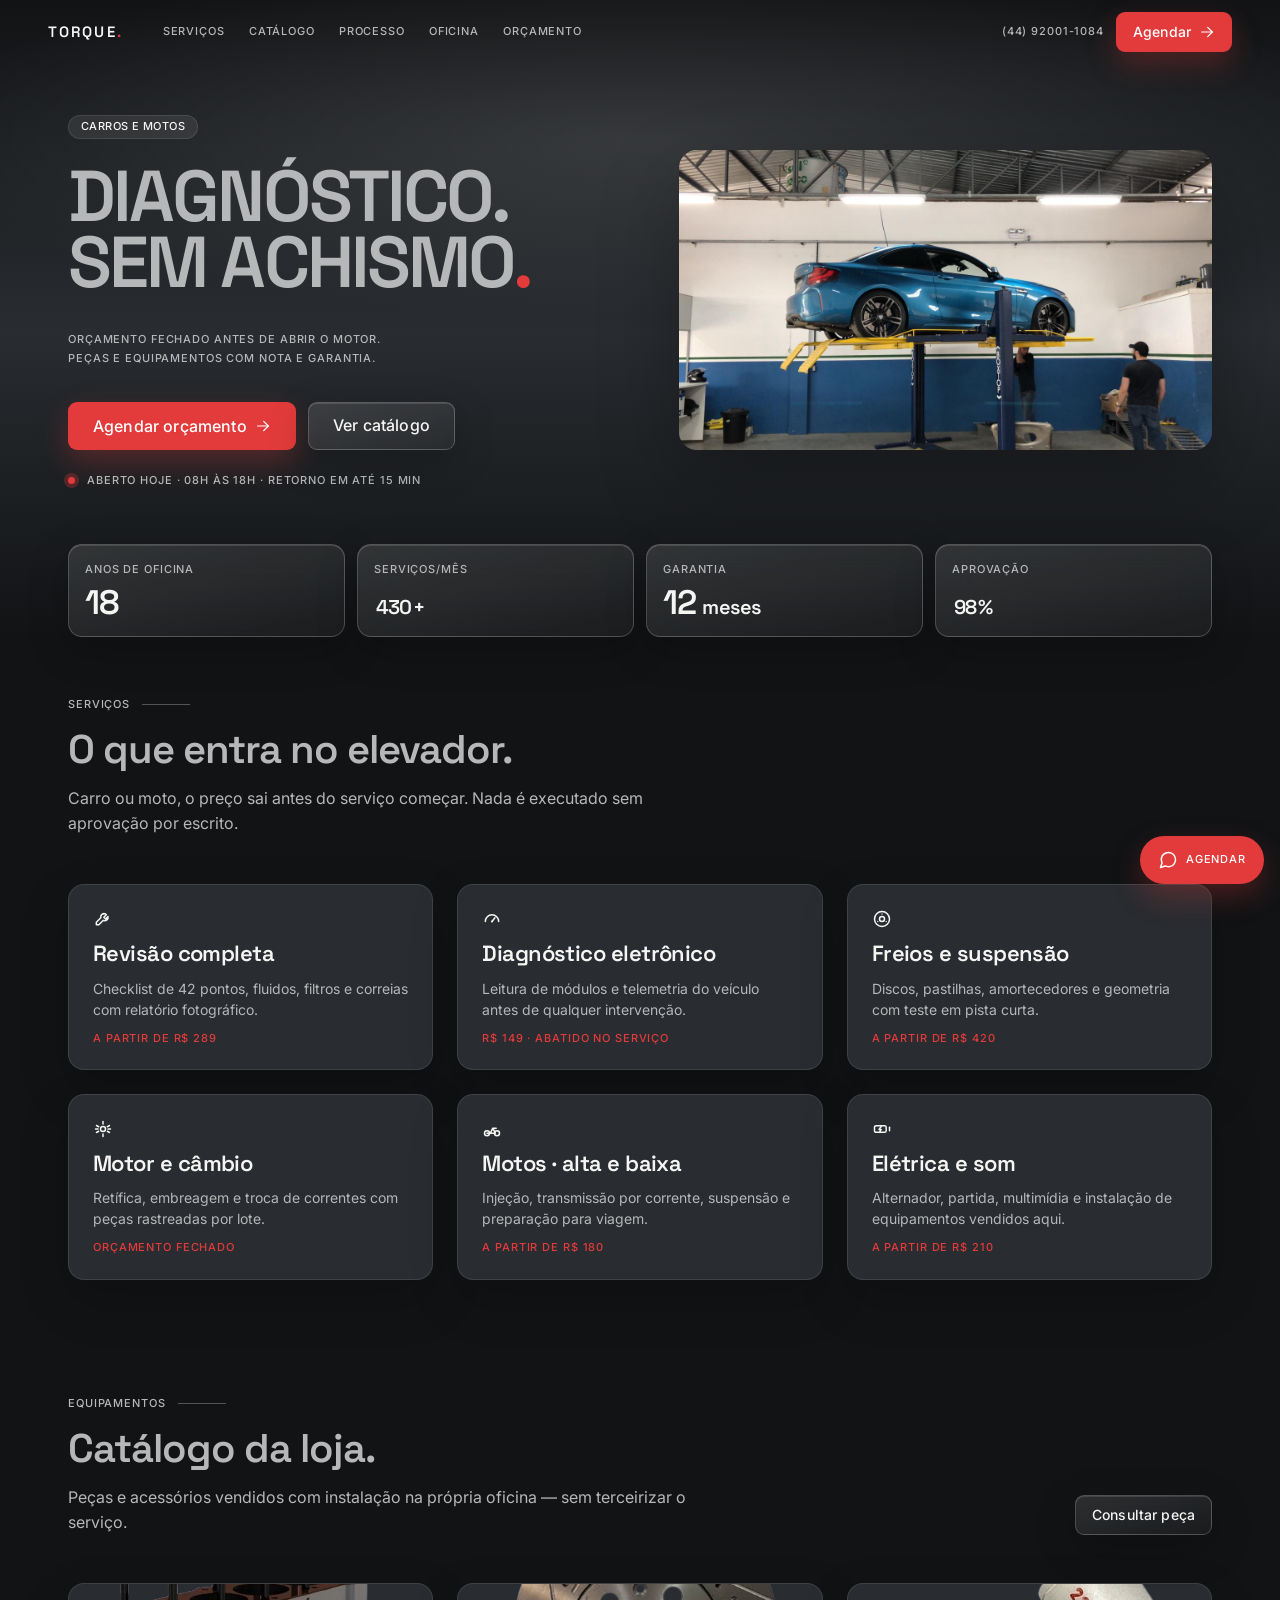
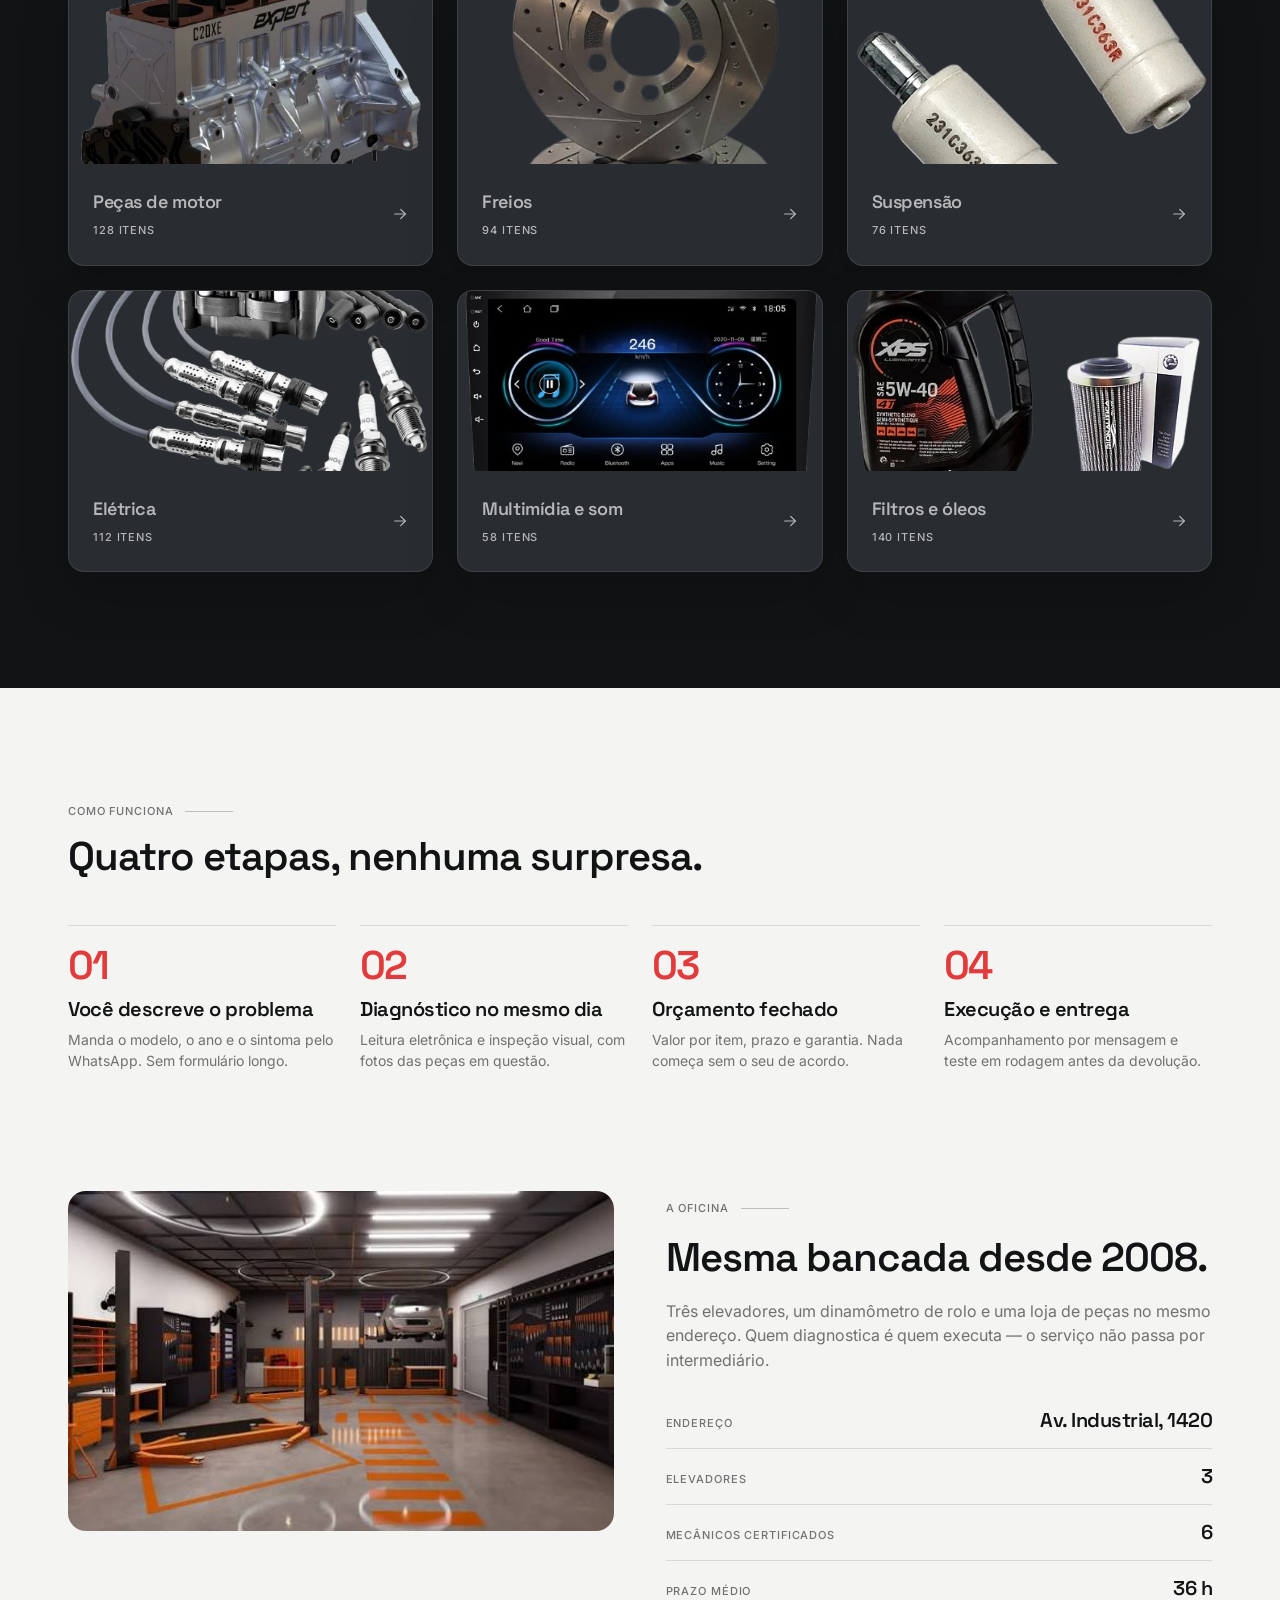
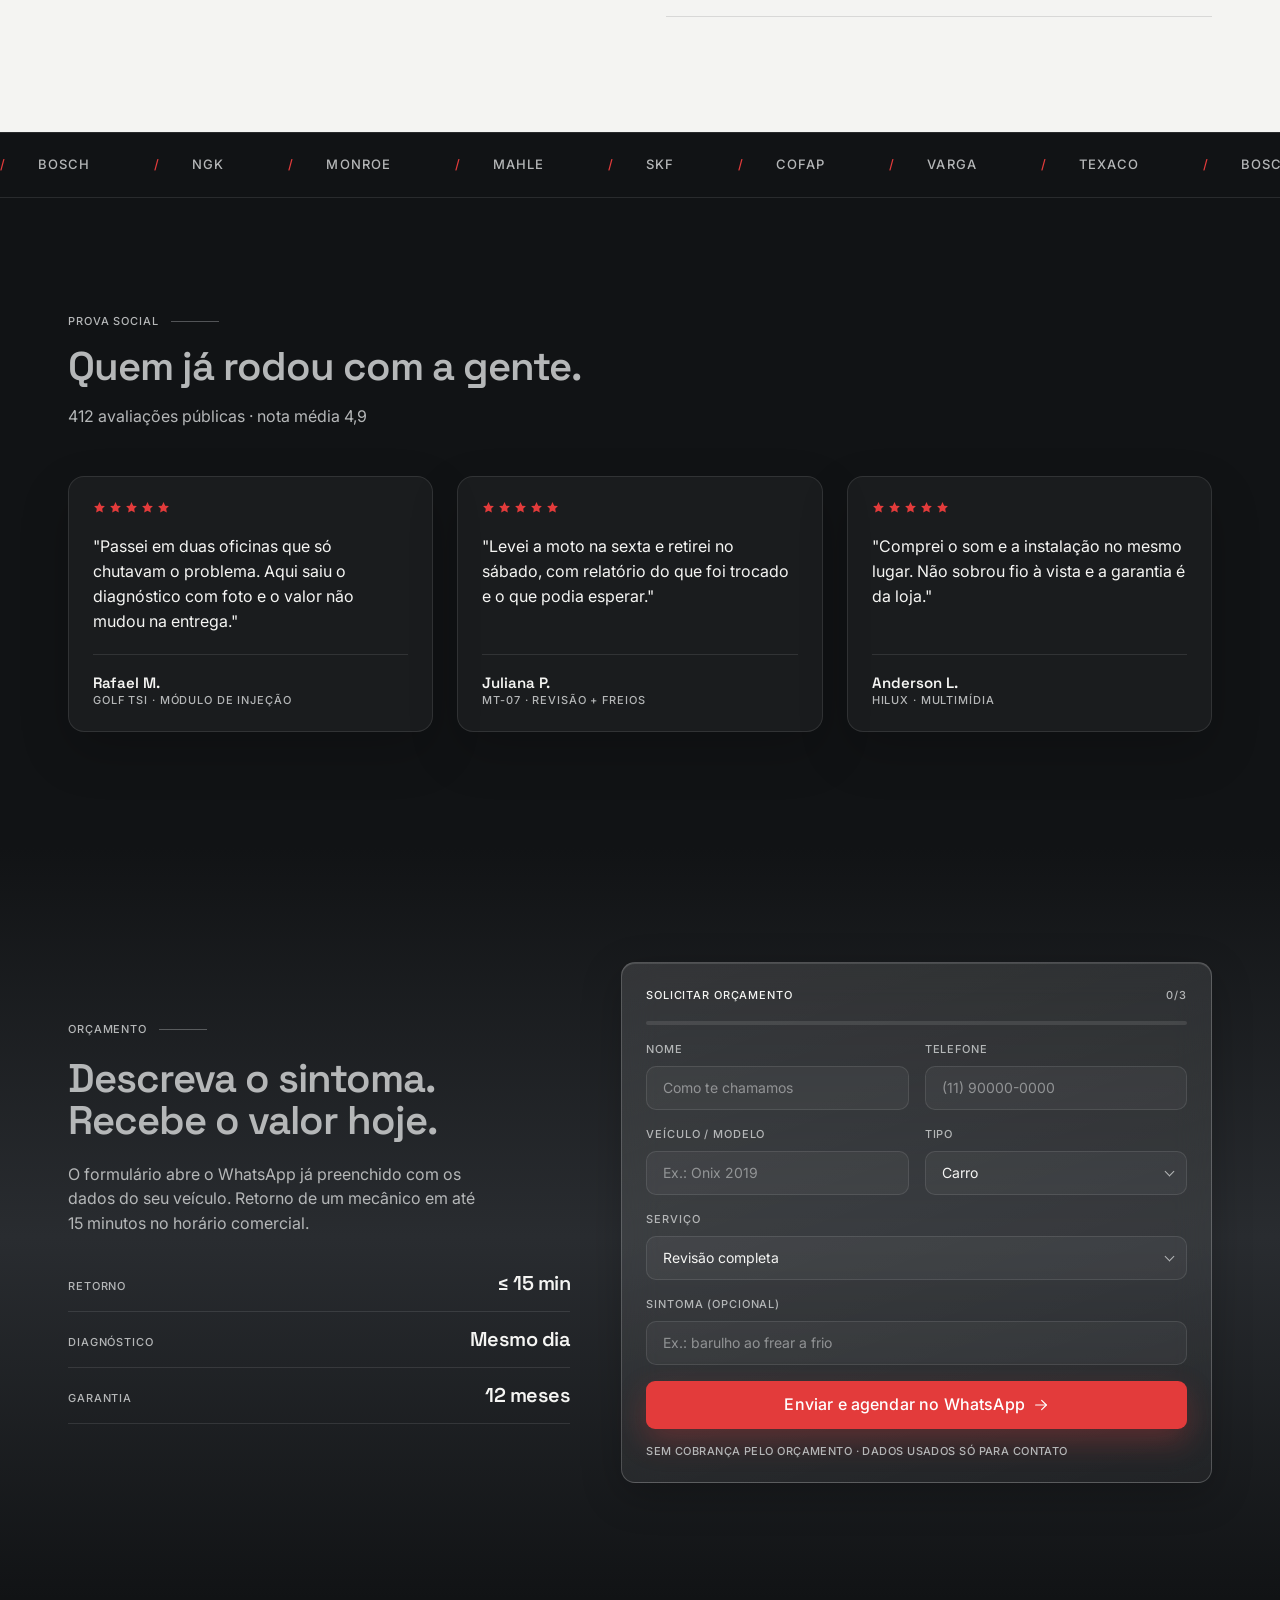
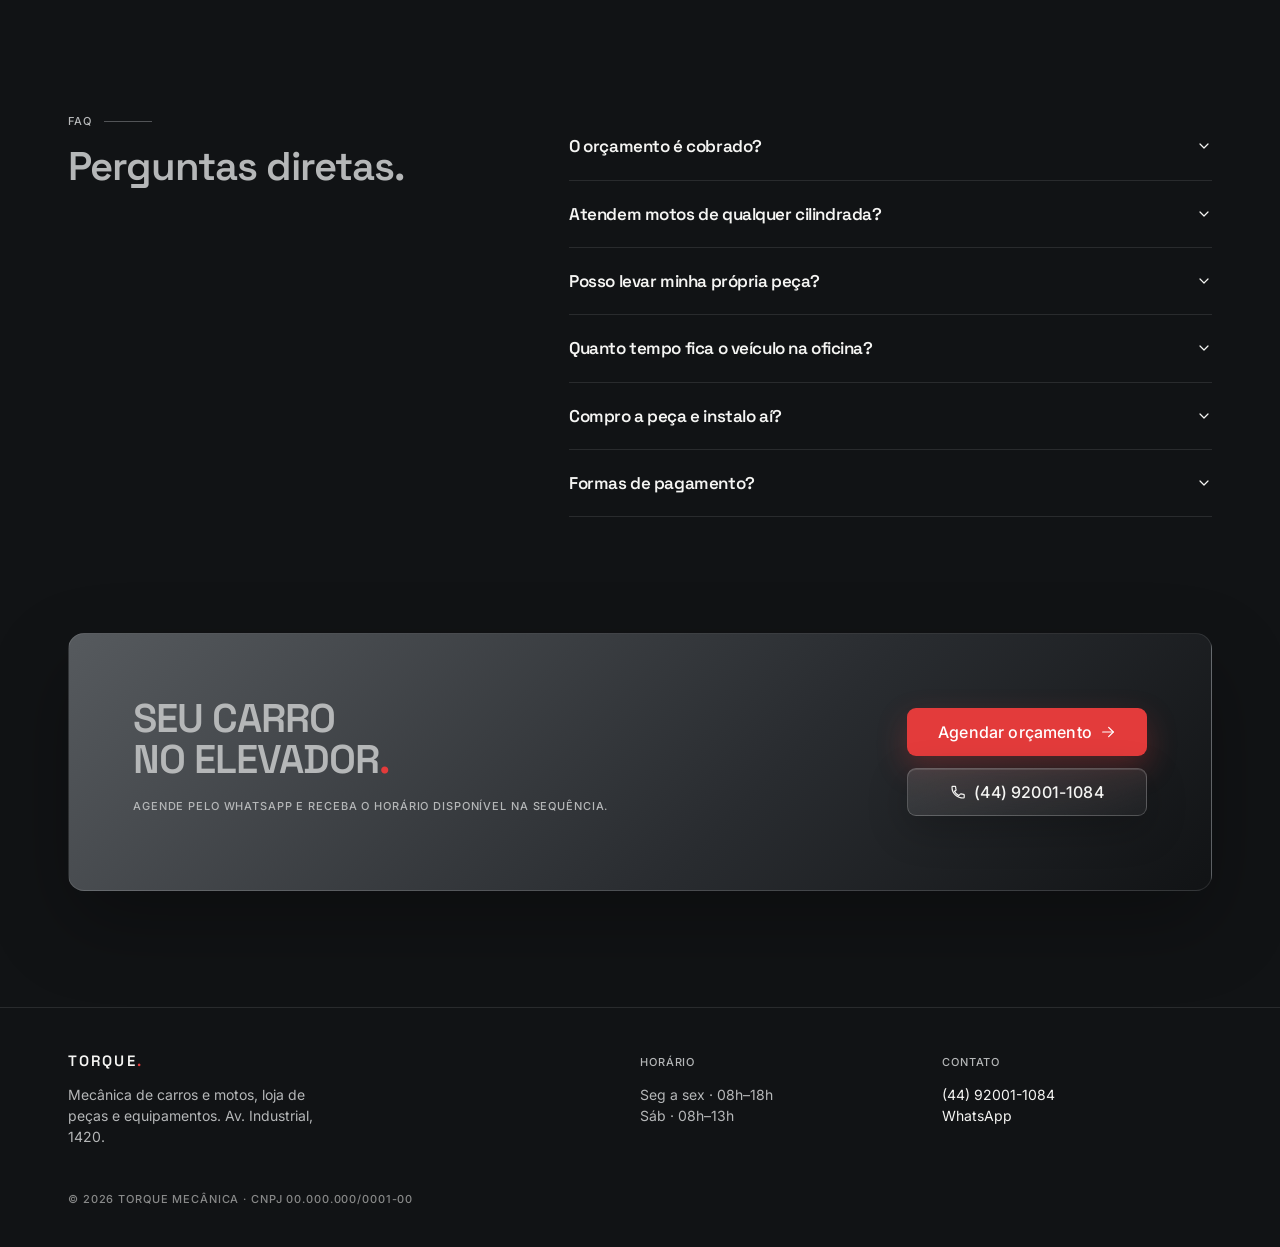
==== commit 67c506f3: "Update phone number and personalize WhatsApp messages per catalog item Substitui o número placeholde" ====
--- a/index.html
+++ b/index.html
@@ -1,32 +1,168 @@
 <!DOCTYPE html>
 <html lang="pt-BR">
+
 <head>
   <meta charset="utf-8">
   <meta name="viewport" content="width=device-width, initial-scale=1">
-  <title>Torque — Mecânica de carros e motos · Agende seu orçamento</title>
+
+  <!--
+    TODO antes de publicar — substituir os placeholders abaixo pelos dados reais:
+    - https://www.torquemecanica.com.br/  →  domínio real (canonical, og:url, twitter, JSON-LD, sitemap.xml, robots.txt)
+    - [Cidade/UF]                          →  cidade e estado reais da oficina (title, description, JSON-LD)
+    - endereço, telefone, WhatsApp, CNPJ    →  já sinalizados como placeholder no corpo da página e em js/main.js
+  -->
+
+  <title>Torque — Mecânica de Carros e Motos em [Cidade/UF] | Orçamento pelo WhatsApp</title>
+  <meta name="description"
+    content="Mecânica de carros e motos em [Cidade/UF]: diagnóstico eletrônico, revisão, freios, suspensão e peças com garantia de 12 meses. Orçamento fechado pelo WhatsApp antes de abrir o motor.">
+  <meta name="robots" content="index, follow">
+  <link rel="canonical" href="https://www.torquemecanica.com.br/">
+
+  <!-- Open Graph -->
+  <meta property="og:type" content="website">
+  <meta property="og:site_name" content="Torque Mecânica">
+  <meta property="og:locale" content="pt_BR">
+  <meta property="og:url" content="https://www.torquemecanica.com.br/">
+  <meta property="og:title" content="Torque — Mecânica de Carros e Motos em [Cidade/UF]">
+  <meta property="og:description"
+    content="Diagnóstico sem achismo: orçamento fechado antes de abrir o motor. Peças e equipamentos com nota e garantia de 12 meses.">
+  <meta property="og:image" content="https://www.torquemecanica.com.br/img/carroNoElevador.jpg">
+  <meta property="og:image:width" content="1200">
+  <meta property="og:image:height" content="800">
+
+  <!-- Twitter Card -->
+  <meta name="twitter:card" content="summary_large_image">
+  <meta name="twitter:title" content="Torque — Mecânica de Carros e Motos em [Cidade/UF]">
+  <meta name="twitter:description"
+    content="Orçamento fechado pelo WhatsApp antes de abrir o motor. Peças e equipamentos com garantia de 12 meses.">
+  <meta name="twitter:image" content="https://www.torquemecanica.com.br/img/carroNoElevador.jpg">
+
+  <meta name="theme-color" content="#111315">
+  <link rel="icon" href="favicon.svg" type="image/svg+xml">
+  <link rel="manifest" href="site.webmanifest">
+
   <link rel="preconnect" href="https://fonts.googleapis.com">
   <link rel="preconnect" href="https://fonts.gstatic.com" crossorigin>
-  <link href="https://fonts.googleapis.com/css2?family=Space+Grotesk:wght@600;700&family=Inter:wght@400;500;600&display=swap" rel="stylesheet">
+  <link
+    href="https://fonts.googleapis.com/css2?family=Space+Grotesk:wght@600;700&family=Inter:wght@400;500;600&display=swap"
+    rel="stylesheet">
+  <link rel="preload" as="image" href="img/carroNoElevador.jpg" fetchpriority="high">
   <link rel="stylesheet" href="css/styles.css">
+
+  <!-- Dados estruturados (schema.org) para rich results / Google Maps -->
+  <script type="application/ld+json">
+  {
+    "@context": "https://schema.org",
+    "@type": "AutoRepair",
+    "name": "Torque Mecânica",
+    "image": "https://www.torquemecanica.com.br/img/carroNoElevador.jpg",
+    "url": "https://www.torquemecanica.com.br/",
+    "telephone": "+5544920011084",
+    "priceRange": "R$149 - R$420",
+    "address": {
+      "@type": "PostalAddress",
+      "streetAddress": "Av. Industrial, 1420",
+      "addressLocality": "[Cidade]",
+      "addressRegion": "[UF]",
+      "postalCode": "[CEP]",
+      "addressCountry": "BR"
+    },
+    "openingHoursSpecification": [
+      {
+        "@type": "OpeningHoursSpecification",
+        "dayOfWeek": ["Monday", "Tuesday", "Wednesday", "Thursday", "Friday"],
+        "opens": "08:00",
+        "closes": "18:00"
+      },
+      {
+        "@type": "OpeningHoursSpecification",
+        "dayOfWeek": ["Saturday"],
+        "opens": "08:00",
+        "closes": "13:00"
+      }
+    ],
+    "aggregateRating": {
+      "@type": "AggregateRating",
+      "ratingValue": "4.9",
+      "reviewCount": "412"
+    }
+  }
+  </script>
 </head>
+
 <body>
   <a class="skip-link" href="#top-content">Pular para o conteúdo</a>
 
   <!-- Sprite de ícones local (substitui chamadas externas a unpkg/lucide) -->
   <svg style="display:none" aria-hidden="true">
-    <symbol id="icon-menu" viewBox="0 0 24 24" fill="none" stroke="currentColor" stroke-width="1.8" stroke-linecap="round"><line x1="4" y1="7" x2="20" y2="7"/><line x1="4" y1="12" x2="20" y2="12"/><line x1="4" y1="17" x2="20" y2="17"/></symbol>
-    <symbol id="icon-x" viewBox="0 0 24 24" fill="none" stroke="currentColor" stroke-width="1.8" stroke-linecap="round"><line x1="6" y1="6" x2="18" y2="18"/><line x1="18" y1="6" x2="6" y2="18"/></symbol>
-    <symbol id="icon-arrow-right" viewBox="0 0 24 24" fill="none" stroke="currentColor" stroke-width="1.8" stroke-linecap="round" stroke-linejoin="round"><line x1="4" y1="12" x2="20" y2="12"/><polyline points="13 5 20 12 13 19"/></symbol>
-    <symbol id="icon-chevron-down" viewBox="0 0 24 24" fill="none" stroke="currentColor" stroke-width="1.8" stroke-linecap="round" stroke-linejoin="round"><polyline points="6 9 12 15 18 9"/></symbol>
-    <symbol id="icon-phone" viewBox="0 0 24 24" fill="none" stroke="currentColor" stroke-width="1.8" stroke-linecap="round" stroke-linejoin="round"><path d="M6.6 10.8c1.4 2.8 3.8 5.2 6.6 6.6l2.2-2.2c.3-.3.7-.4 1.1-.3 1.2.4 2.5.6 3.8.6.6 0 1 .4 1 1V20c0 .6-.4 1-1 1C10.3 21 3 13.7 3 4.7c0-.6.4-1 1-1h3.5c.6 0 1 .4 1 1 0 1.3.2 2.6.6 3.8.1.4 0 .8-.3 1.1L6.6 10.8Z"/></symbol>
-    <symbol id="icon-message-circle" viewBox="0 0 24 24" fill="none" stroke="currentColor" stroke-width="1.8" stroke-linecap="round" stroke-linejoin="round"><path d="M21 11.5a8.4 8.4 0 0 1-.9 3.8 8.5 8.5 0 0 1-7.6 4.7 8.4 8.4 0 0 1-3.8-.9L3 21l1.9-5.7a8.4 8.4 0 0 1-.9-3.8 8.5 8.5 0 0 1 4.7-7.6 8.4 8.4 0 0 1 3.8-.9h.5a8.48 8.48 0 0 1 8 8v.5Z"/></symbol>
-    <symbol id="icon-star" viewBox="0 0 24 24"><polygon points="12 2 15.09 8.63 22 9.24 17 14.14 18.18 21.02 12 17.77 5.82 21.02 7 14.14 2 9.24 8.91 8.63" fill="currentColor"/></symbol>
-    <symbol id="icon-wrench" viewBox="0 0 24 24" fill="none" stroke="currentColor" stroke-width="1.8" stroke-linecap="round" stroke-linejoin="round"><path d="M15 6a4 4 0 0 0-5.6 4.6L4 16v3h3l5.4-5.4A4 4 0 0 0 18 9l-3 3-2-2 3-3Z"/></symbol>
-    <symbol id="icon-gauge" viewBox="0 0 24 24" fill="none" stroke="currentColor" stroke-width="1.8" stroke-linecap="round" stroke-linejoin="round"><path d="M4 15a8 8 0 0 1 16 0"/><line x1="12" y1="15" x2="15.5" y2="10.5"/><circle cx="12" cy="15" r="1.1" fill="currentColor" stroke="none"/></symbol>
-    <symbol id="icon-disc" viewBox="0 0 24 24" fill="none" stroke="currentColor" stroke-width="1.8" stroke-linecap="round" stroke-linejoin="round"><circle cx="12" cy="12" r="9"/><circle cx="12" cy="12" r="3"/><circle cx="12" cy="6" r=".8" fill="currentColor" stroke="none"/><circle cx="17" cy="15" r=".8" fill="currentColor" stroke="none"/><circle cx="7" cy="15" r=".8" fill="currentColor" stroke="none"/></symbol>
-    <symbol id="icon-cog" viewBox="0 0 24 24" fill="none" stroke="currentColor" stroke-width="1.8" stroke-linecap="round" stroke-linejoin="round"><circle cx="12" cy="12" r="3"/><path d="M12 3v3M12 18v3M4.2 7.8l2.6 1.5M17.2 14.7l2.6 1.5M4.2 16.2l2.6-1.5M17.2 9.3l2.6-1.5M3 12h3M18 12h3"/></symbol>
-    <symbol id="icon-bike" viewBox="0 0 24 24" fill="none" stroke="currentColor" stroke-width="1.8" stroke-linecap="round" stroke-linejoin="round"><circle cx="6" cy="17" r="3"/><circle cx="18" cy="17" r="3"/><path d="M6 17h4l3-6h4M13 11l3 6M9 17h6"/></symbol>
-    <symbol id="icon-battery" viewBox="0 0 24 24" fill="none" stroke="currentColor" stroke-width="1.8" stroke-linecap="round" stroke-linejoin="round"><rect x="3" y="8" width="14" height="8" rx="2"/><line x1="21" y1="10" x2="21" y2="14"/><polyline points="11 9 8.5 12.5 11 12.5 9.5 15"/></symbol>
+    <symbol id="icon-menu" viewBox="0 0 24 24" fill="none" stroke="currentColor" stroke-width="1.8"
+      stroke-linecap="round">
+      <line x1="4" y1="7" x2="20" y2="7" />
+      <line x1="4" y1="12" x2="20" y2="12" />
+      <line x1="4" y1="17" x2="20" y2="17" />
+    </symbol>
+    <symbol id="icon-x" viewBox="0 0 24 24" fill="none" stroke="currentColor" stroke-width="1.8" stroke-linecap="round">
+      <line x1="6" y1="6" x2="18" y2="18" />
+      <line x1="18" y1="6" x2="6" y2="18" />
+    </symbol>
+    <symbol id="icon-arrow-right" viewBox="0 0 24 24" fill="none" stroke="currentColor" stroke-width="1.8"
+      stroke-linecap="round" stroke-linejoin="round">
+      <line x1="4" y1="12" x2="20" y2="12" />
+      <polyline points="13 5 20 12 13 19" />
+    </symbol>
+    <symbol id="icon-chevron-down" viewBox="0 0 24 24" fill="none" stroke="currentColor" stroke-width="1.8"
+      stroke-linecap="round" stroke-linejoin="round">
+      <polyline points="6 9 12 15 18 9" />
+    </symbol>
+    <symbol id="icon-phone" viewBox="0 0 24 24" fill="none" stroke="currentColor" stroke-width="1.8"
+      stroke-linecap="round" stroke-linejoin="round">
+      <path
+        d="M6.6 10.8c1.4 2.8 3.8 5.2 6.6 6.6l2.2-2.2c.3-.3.7-.4 1.1-.3 1.2.4 2.5.6 3.8.6.6 0 1 .4 1 1V20c0 .6-.4 1-1 1C10.3 21 3 13.7 3 4.7c0-.6.4-1 1-1h3.5c.6 0 1 .4 1 1 0 1.3.2 2.6.6 3.8.1.4 0 .8-.3 1.1L6.6 10.8Z" />
+    </symbol>
+    <symbol id="icon-message-circle" viewBox="0 0 24 24" fill="none" stroke="currentColor" stroke-width="1.8"
+      stroke-linecap="round" stroke-linejoin="round">
+      <path
+        d="M21 11.5a8.4 8.4 0 0 1-.9 3.8 8.5 8.5 0 0 1-7.6 4.7 8.4 8.4 0 0 1-3.8-.9L3 21l1.9-5.7a8.4 8.4 0 0 1-.9-3.8 8.5 8.5 0 0 1 4.7-7.6 8.4 8.4 0 0 1 3.8-.9h.5a8.48 8.48 0 0 1 8 8v.5Z" />
+    </symbol>
+    <symbol id="icon-star" viewBox="0 0 24 24">
+      <polygon points="12 2 15.09 8.63 22 9.24 17 14.14 18.18 21.02 12 17.77 5.82 21.02 7 14.14 2 9.24 8.91 8.63"
+        fill="currentColor" />
+    </symbol>
+    <symbol id="icon-wrench" viewBox="0 0 24 24" fill="none" stroke="currentColor" stroke-width="1.8"
+      stroke-linecap="round" stroke-linejoin="round">
+      <path d="M15 6a4 4 0 0 0-5.6 4.6L4 16v3h3l5.4-5.4A4 4 0 0 0 18 9l-3 3-2-2 3-3Z" />
+    </symbol>
+    <symbol id="icon-gauge" viewBox="0 0 24 24" fill="none" stroke="currentColor" stroke-width="1.8"
+      stroke-linecap="round" stroke-linejoin="round">
+      <path d="M4 15a8 8 0 0 1 16 0" />
+      <line x1="12" y1="15" x2="15.5" y2="10.5" />
+      <circle cx="12" cy="15" r="1.1" fill="currentColor" stroke="none" />
+    </symbol>
+    <symbol id="icon-disc" viewBox="0 0 24 24" fill="none" stroke="currentColor" stroke-width="1.8"
+      stroke-linecap="round" stroke-linejoin="round">
+      <circle cx="12" cy="12" r="9" />
+      <circle cx="12" cy="12" r="3" />
+      <circle cx="12" cy="6" r=".8" fill="currentColor" stroke="none" />
+      <circle cx="17" cy="15" r=".8" fill="currentColor" stroke="none" />
+      <circle cx="7" cy="15" r=".8" fill="currentColor" stroke="none" />
+    </symbol>
+    <symbol id="icon-cog" viewBox="0 0 24 24" fill="none" stroke="currentColor" stroke-width="1.8"
+      stroke-linecap="round" stroke-linejoin="round">
+      <circle cx="12" cy="12" r="3" />
+      <path d="M12 3v3M12 18v3M4.2 7.8l2.6 1.5M17.2 14.7l2.6 1.5M4.2 16.2l2.6-1.5M17.2 9.3l2.6-1.5M3 12h3M18 12h3" />
+    </symbol>
+    <symbol id="icon-bike" viewBox="0 0 24 24" fill="none" stroke="currentColor" stroke-width="1.8"
+      stroke-linecap="round" stroke-linejoin="round">
+      <circle cx="6" cy="17" r="3" />
+      <circle cx="18" cy="17" r="3" />
+      <path d="M6 17h4l3-6h4M13 11l3 6M9 17h6" />
+    </symbol>
+    <symbol id="icon-battery" viewBox="0 0 24 24" fill="none" stroke="currentColor" stroke-width="1.8"
+      stroke-linecap="round" stroke-linejoin="round">
+      <rect x="3" y="8" width="14" height="8" rx="2" />
+      <line x1="21" y1="10" x2="21" y2="14" />
+      <polyline points="11 9 8.5 12.5 11 12.5 9.5 15" />
+    </symbol>
   </svg>
 
   <!-- Header -->
@@ -41,14 +177,20 @@
         <a class="navlink" href="#orcamento">Orçamento</a>
       </nav>
       <div class="navcta" style="display:flex">
-        <span class="navphone label">(11) 4002-8922</span>
+        <span class="navphone label">(44) 92001-1084</span>
         <a class="wa-cta" href="#" target="_blank" rel="noopener">
-          <span class="btn btn-accent btn-md">Agendar<svg class="icon" width="16" height="16"><use href="#icon-arrow-right"></use></svg></span>
+          <span class="btn btn-accent btn-md">Agendar<svg class="icon" width="16" height="16">
+              <use href="#icon-arrow-right"></use>
+            </svg></span>
         </a>
       </div>
       <button class="navburger" type="button" aria-label="Menu" aria-expanded="false" id="navburger">
-        <svg class="icon icon-menu" width="18" height="18"><use href="#icon-menu"></use></svg>
-        <svg class="icon icon-close" width="18" height="18"><use href="#icon-x"></use></svg>
+        <svg class="icon icon-menu" width="18" height="18">
+          <use href="#icon-menu"></use>
+        </svg>
+        <svg class="icon icon-close" width="18" height="18">
+          <use href="#icon-x"></use>
+        </svg>
       </button>
     </header>
     <div class="mobile-panel" id="mobilePanel">
@@ -58,420 +200,693 @@
       <a class="navlink" href="#oficina">Oficina</a>
       <a class="navlink" href="#orcamento">Orçamento</a>
       <a class="wa-cta" href="#" target="_blank" rel="noopener" style="margin-top:8px">
-        <span class="btn btn-accent btn-md btn-full">Agendar orçamento<svg class="icon" width="16" height="16"><use href="#icon-arrow-right"></use></svg></span>
+        <span class="btn btn-accent btn-md btn-full">Agendar orçamento<svg class="icon" width="16" height="16">
+            <use href="#icon-arrow-right"></use>
+          </svg></span>
       </a>
     </div>
   </div>
 
   <div id="top-content">
-  <!-- Hero -->
-  <section id="top" class="hero">
-    <div class="hero-bg-glow" aria-hidden="true"></div>
-    <div class="wrap hero-inner">
-      <div class="hero-grid">
-        <div style="display:flex;flex-direction:column;gap:24px">
-          <div class="reveal"><span class="tag">Carros e motos</span></div>
-          <h1 class="reveal display-lg" style="text-transform:uppercase">Diagnóstico.<br>Sem achismo<span style="color:var(--color-accent)">.</span></h1>
-          <p class="reveal label" style="color:var(--color-text-secondary);line-height:1.7;max-width:360px">Orçamento fechado antes de abrir o motor.<br>Peças e equipamentos com nota e garantia.</p>
-          <div class="reveal" style="display:flex;flex-wrap:wrap;gap:12px">
-            <a class="wa-cta" href="#" target="_blank" rel="noopener"><span class="btn btn-accent btn-lg">Agendar orçamento<svg class="icon" width="16" height="16"><use href="#icon-arrow-right"></use></svg></span></a>
-            <a href="#catalogo"><span class="btn btn-glass btn-lg">Ver catálogo</span></a>
-          </div>
-          <div class="reveal open-status">
-            <span class="open-dot"></span>
-            <span class="label" style="color:var(--color-text-secondary)">Aberto hoje · 08h às 18h · Retorno em até 15 min</span>
-          </div>
-        </div>
-        <div class="reveal hero-media">
-          <img src="img/carroNoElevador.jpg" alt="Carro no elevador da oficina Torque" style="min-height:300px;height:100%" width="620" height="420">
-        </div>
-      </div>
-      <div class="hud reveal">
-        <div class="metric-card">
+    <!-- Hero -->
+    <section id="top" class="hero">
+      <div class="hero-bg-glow" aria-hidden="true"></div>
+      <div class="wrap hero-inner">
+        <div class="hero-grid">
+          <div style="display:flex;flex-direction:column;gap:24px">
+            <div class="reveal"><span class="tag">Carros e motos</span></div>
+            <h1 class="reveal display-lg" style="text-transform:uppercase">Diagnóstico.<br>Sem achismo<span
+                style="color:var(--color-accent)">.</span></h1>
+            <p class="reveal label" style="color:var(--color-text-secondary);line-height:1.7;max-width:360px">Orçamento
+              fechado antes de abrir o motor.<br>Peças e equipamentos com nota e garantia.</p>
+            <div class="reveal" style="display:flex;flex-wrap:wrap;gap:12px">
+              <a class="wa-cta" href="#" target="_blank" rel="noopener"><span class="btn btn-accent btn-lg">Agendar
+                  orçamento<svg class="icon" width="16" height="16">
+                    <use href="#icon-arrow-right"></use>
+                  </svg></span></a>
+              <a href="#catalogo"><span class="btn btn-glass btn-lg">Ver catálogo</span></a>
+            </div>
+            <div class="reveal open-status">
+              <span class="open-dot"></span>
+              <span class="label" style="color:var(--color-text-secondary)">Aberto hoje · 08h às 18h · Retorno em até 15
+                min</span>
+            </div>
+          </div>
+          <div class="reveal hero-media">
+            <img src="img/carroNoElevador.jpg" alt="Carro no elevador da oficina Torque"
+              style="min-height:300px;height:100%" width="620" height="420" fetchpriority="high" decoding="async">
+          </div>
+        </div>
+        <div class="hud reveal">
+          <div class="metric-card">
+            <div>
+              <div class="metric-label">Anos de oficina</div>
+              <div class="metric-value" data-count-to="18">0</div>
+            </div>
+          </div>
+          <div class="metric-card">
+            <div>
+              <div class="metric-label">Serviços/mês</div>
+              <div class="metric-value"><span data-count-to="430">0</span><span>+</span></div>
+            </div>
+          </div>
+          <div class="metric-card">
+            <div>
+              <div class="metric-label">Garantia</div>
+              <div class="metric-value">12<span> meses</span></div>
+            </div>
+          </div>
+          <div class="metric-card">
+            <div>
+              <div class="metric-label">Aprovação</div>
+              <div class="metric-value"><span data-count-to="98">0</span><span>%</span></div>
+            </div>
+          </div>
+        </div>
+      </div>
+    </section>
+
+    <!-- Serviços -->
+    <section id="servicos" class="sec section-dark">
+      <div class="wrap">
+        <div class="reveal section-head">
+          <span class="eyebrow eyebrow-rule">Serviços</span>
+          <h2 class="heading-lg">O que entra no elevador.</h2>
+          <p class="body-md" style="color:var(--text-body);margin:0">Carro ou moto, o preço sai antes do serviço
+            começar. Nada é executado sem aprovação por escrito.</p>
+        </div>
+        <div class="grid-3" style="margin-top:48px">
+          <div class="reveal">
+            <div class="card card-dark svc-card">
+              <div class="card-body svc-card">
+                <svg class="icon" width="20" height="20">
+                  <use href="#icon-wrench"></use>
+                </svg>
+                <h3 class="heading-md" style="font-size:22px">Revisão completa</h3>
+                <p class="body-sm" style="color:var(--text-body);margin:0;flex:1">Checklist de 42 pontos, fluidos,
+                  filtros e correias com relatório fotográfico.</p>
+                <span class="label svc-price">a partir de R$ 289</span>
+              </div>
+            </div>
+          </div>
+          <div class="reveal">
+            <div class="card card-dark svc-card">
+              <div class="card-body svc-card">
+                <svg class="icon" width="20" height="20">
+                  <use href="#icon-gauge"></use>
+                </svg>
+                <h3 class="heading-md" style="font-size:22px">Diagnóstico eletrônico</h3>
+                <p class="body-sm" style="color:var(--text-body);margin:0;flex:1">Leitura de módulos e telemetria do
+                  veículo antes de qualquer intervenção.</p>
+                <span class="label svc-price">R$ 149 · abatido no serviço</span>
+              </div>
+            </div>
+          </div>
+          <div class="reveal">
+            <div class="card card-dark svc-card">
+              <div class="card-body svc-card">
+                <svg class="icon" width="20" height="20">
+                  <use href="#icon-disc"></use>
+                </svg>
+                <h3 class="heading-md" style="font-size:22px">Freios e suspensão</h3>
+                <p class="body-sm" style="color:var(--text-body);margin:0;flex:1">Discos, pastilhas, amortecedores e
+                  geometria com teste em pista curta.</p>
+                <span class="label svc-price">a partir de R$ 420</span>
+              </div>
+            </div>
+          </div>
+          <div class="reveal">
+            <div class="card card-dark svc-card">
+              <div class="card-body svc-card">
+                <svg class="icon" width="20" height="20">
+                  <use href="#icon-cog"></use>
+                </svg>
+                <h3 class="heading-md" style="font-size:22px">Motor e câmbio</h3>
+                <p class="body-sm" style="color:var(--text-body);margin:0;flex:1">Retífica, embreagem e troca de
+                  correntes com peças rastreadas por lote.</p>
+                <span class="label svc-price">orçamento fechado</span>
+              </div>
+            </div>
+          </div>
+          <div class="reveal">
+            <div class="card card-dark svc-card">
+              <div class="card-body svc-card">
+                <svg class="icon" width="20" height="20">
+                  <use href="#icon-bike"></use>
+                </svg>
+                <h3 class="heading-md" style="font-size:22px">Motos · alta e baixa</h3>
+                <p class="body-sm" style="color:var(--text-body);margin:0;flex:1">Injeção, transmissão por corrente,
+                  suspensão e preparação para viagem.</p>
+                <span class="label svc-price">a partir de R$ 180</span>
+              </div>
+            </div>
+          </div>
+          <div class="reveal">
+            <div class="card card-dark svc-card">
+              <div class="card-body svc-card">
+                <svg class="icon" width="20" height="20">
+                  <use href="#icon-battery"></use>
+                </svg>
+                <h3 class="heading-md" style="font-size:22px">Elétrica e som</h3>
+                <p class="body-sm" style="color:var(--text-body);margin:0;flex:1">Alternador, partida, multimídia e
+                  instalação de equipamentos vendidos aqui.</p>
+                <span class="label svc-price">a partir de R$ 210</span>
+              </div>
+            </div>
+          </div>
+        </div>
+      </div>
+    </section>
+
+    <!-- Catálogo -->
+    <section id="catalogo" class="sec section-dark" style="padding-top:0">
+      <div class="wrap">
+        <div style="display:flex;flex-wrap:wrap;align-items:flex-end;justify-content:space-between;gap:24px">
+          <div class="reveal section-head">
+            <span class="eyebrow eyebrow-rule">Equipamentos</span>
+            <h2 class="heading-lg">Catálogo da loja.</h2>
+            <p class="body-md" style="color:var(--text-body);margin:0">Peças e acessórios vendidos com instalação na
+              própria oficina — sem terceirizar o serviço.</p>
+          </div>
+          <div class="reveal"><a class="wa-cta" href="#" target="_blank" rel="noopener"
+              data-wa-msg="Olá! Gostaria de consultar uma peça ou equipamento do catálogo da Torque."><span
+                class="btn btn-glass btn-md">Consultar peça</span></a></div>
+        </div>
+        <div class="grid-3" style="margin-top:48px">
+          <a class="reveal wa-cta card card-dark card-interactive" href="#" target="_blank" rel="noopener"
+            data-wa-msg="Olá! Gostaria de consultar peças de motor para o meu veículo.">
+            <div class="cat-media"><img src="img/motor.png" alt="Bloco de motor sobre bancada escura" width="360"
+                height="180" loading="lazy" decoding="async"></div>
+            <div class="card-body cat-card-inner">
+              <div>
+                <h3 class="cat-title">Peças de motor</h3><span class="label"
+                  style="color:var(--color-text-secondary)">128 itens</span>
+              </div>
+              <svg class="icon" width="16" height="16">
+                <use href="#icon-arrow-right"></use>
+              </svg>
+            </div>
+          </a>
+          <a class="reveal wa-cta card card-dark card-interactive" href="#" target="_blank" rel="noopener"
+            data-wa-msg="Olá! Gostaria de consultar peças de freio (discos e pastilhas) para o meu veículo.">
+            <div class="cat-media"><img src="img/disco.png" alt="Disco de freio ventilado" width="360" height="180"
+                loading="lazy" decoding="async">
+            </div>
+            <div class="card-body cat-card-inner">
+              <div>
+                <h3 class="cat-title">Freios</h3><span class="label" style="color:var(--color-text-secondary)">94
+                  itens</span>
+              </div>
+              <svg class="icon" width="16" height="16">
+                <use href="#icon-arrow-right"></use>
+              </svg>
+            </div>
+          </a>
+          <a class="reveal wa-cta card card-dark card-interactive" href="#" target="_blank" rel="noopener"
+            data-wa-msg="Olá! Gostaria de consultar peças de suspensão (amortecedores) para o meu veículo.">
+            <div class="cat-media"><img src="img/amortecedor.png" alt="Amortecedor em close" width="360" height="180"
+                loading="lazy" decoding="async">
+            </div>
+            <div class="card-body cat-card-inner">
+              <div>
+                <h3 class="cat-title">Suspensão</h3><span class="label" style="color:var(--color-text-secondary)">76
+                  itens</span>
+              </div>
+              <svg class="icon" width="16" height="16">
+                <use href="#icon-arrow-right"></use>
+              </svg>
+            </div>
+          </a>
+          <a class="reveal wa-cta card card-dark card-interactive" href="#" target="_blank" rel="noopener"
+            data-wa-msg="Olá! Gostaria de consultar peças elétricas (velas, bobinas) para o meu veículo.">
+            <div class="cat-media"><img src="img/velas.png" alt="Velas e bobinas alinhadas" width="360" height="180"
+                loading="lazy" decoding="async">
+            </div>
+            <div class="card-body cat-card-inner">
+              <div>
+                <h3 class="cat-title">Elétrica</h3><span class="label" style="color:var(--color-text-secondary)">112
+                  itens</span>
+              </div>
+              <svg class="icon" width="16" height="16">
+                <use href="#icon-arrow-right"></use>
+              </svg>
+            </div>
+          </a>
+          <a class="reveal wa-cta card card-dark card-interactive" href="#" target="_blank" rel="noopener"
+            data-wa-msg="Olá! Gostaria de consultar opções de multimídia e som automotivo com instalação.">
+            <div class="cat-media"><img src="img/multmidia.png" alt="Central multimídia instalada" width="360"
+                height="180" loading="lazy" decoding="async"></div>
+            <div class="card-body cat-card-inner">
+              <div>
+                <h3 class="cat-title">Multimídia e som</h3><span class="label"
+                  style="color:var(--color-text-secondary)">58 itens</span>
+              </div>
+              <svg class="icon" width="16" height="16">
+                <use href="#icon-arrow-right"></use>
+              </svg>
+            </div>
+          </a>
+          <a class="reveal wa-cta card card-dark card-interactive" href="#" target="_blank" rel="noopener"
+            data-wa-msg="Olá! Gostaria de consultar filtros e óleo para o meu veículo.">
+            <div class="cat-media"><img src="img/oleo.png" alt="Filtros e galões de óleo" width="360" height="180"
+                loading="lazy" decoding="async">
+            </div>
+            <div class="card-body cat-card-inner">
+              <div>
+                <h3 class="cat-title">Filtros e óleos</h3><span class="label"
+                  style="color:var(--color-text-secondary)">140 itens</span>
+              </div>
+              <svg class="icon" width="16" height="16">
+                <use href="#icon-arrow-right"></use>
+              </svg>
+            </div>
+          </a>
+        </div>
+      </div>
+    </section>
+
+    <!-- Processo -->
+    <section id="processo" class="sec section-light">
+      <div class="wrap">
+        <div class="reveal section-head">
+          <span class="eyebrow eyebrow-dark eyebrow-rule">Como funciona</span>
+          <h2 class="heading-lg" style="color:var(--color-text-dark)">Quatro etapas, nenhuma surpresa.</h2>
+        </div>
+        <div class="grid-4" style="margin-top:48px">
+          <div class="reveal step"><span class="step-n">01</span>
+            <h3 class="heading-md step-t">Você descreve o problema</h3>
+            <p class="body-sm step-d">Manda o modelo, o ano e o sintoma pelo WhatsApp. Sem formulário longo.</p>
+          </div>
+          <div class="reveal step"><span class="step-n">02</span>
+            <h3 class="heading-md step-t">Diagnóstico no mesmo dia</h3>
+            <p class="body-sm step-d">Leitura eletrônica e inspeção visual, com fotos das peças em questão.</p>
+          </div>
+          <div class="reveal step"><span class="step-n">03</span>
+            <h3 class="heading-md step-t">Orçamento fechado</h3>
+            <p class="body-sm step-d">Valor por item, prazo e garantia. Nada começa sem o seu de acordo.</p>
+          </div>
+          <div class="reveal step"><span class="step-n">04</span>
+            <h3 class="heading-md step-t">Execução e entrega</h3>
+            <p class="body-sm step-d">Acompanhamento por mensagem e teste em rodagem antes da devolução.</p>
+          </div>
+        </div>
+      </div>
+    </section>
+
+    <!-- Oficina / Sobre -->
+    <section id="oficina" class="sec section-light" style="padding-top:0">
+      <div class="wrap">
+        <div class="about-grid">
+          <div class="reveal about-media">
+            <img src="img/interior.jpg" alt="Interior da oficina Torque, bancada organizada"
+              style="border-radius:18px;min-height:340px;height:100%;width:100%;object-fit:cover" width="600"
+              height="400" loading="lazy" decoding="async">
+          </div>
+          <div class="reveal" style="display:flex;flex-direction:column;gap:20px">
+            <span class="eyebrow eyebrow-dark eyebrow-rule">A oficina</span>
+            <h2 class="heading-lg" style="color:var(--color-text-dark)">Mesma bancada desde 2008.</h2>
+            <p class="body-md" style="color:var(--color-text-dark-secondary);margin:0">Três elevadores, um dinamômetro
+              de rolo e uma loja de peças no mesmo endereço. Quem diagnostica é quem executa — o serviço não passa por
+              intermediário.</p>
+            <dl class="spec-list light">
+              <div class="spec-row">
+                <dt>Endereço</dt>
+                <dd>Av. Industrial, 1420</dd>
+              </div>
+              <div class="spec-row">
+                <dt>Elevadores</dt>
+                <dd>3</dd>
+              </div>
+              <div class="spec-row">
+                <dt>Mecânicos certificados</dt>
+                <dd>6</dd>
+              </div>
+              <div class="spec-row">
+                <dt>Prazo médio</dt>
+                <dd>36 h</dd>
+              </div>
+            </dl>
+          </div>
+        </div>
+      </div>
+    </section>
+
+    <!-- Marcas -->
+    <section aria-label="Marcas parceiras"
+      style="background:var(--color-primary);border-top:1px solid var(--color-border);border-bottom:1px solid var(--color-border);padding:24px 0;overflow:hidden">
+      <div class="marquee">
+        <div class="marquee-track">
+          <span class="label"
+            style="color:var(--color-text-secondary);display:inline-flex;align-items:center;gap:32px;font-size:13px"><span
+              style="color:var(--color-accent)">/</span>BOSCH</span>
+          <span class="label"
+            style="color:var(--color-text-secondary);display:inline-flex;align-items:center;gap:32px;font-size:13px"><span
+              style="color:var(--color-accent)">/</span>NGK</span>
+          <span class="label"
+            style="color:var(--color-text-secondary);display:inline-flex;align-items:center;gap:32px;font-size:13px"><span
+              style="color:var(--color-accent)">/</span>MONROE</span>
+          <span class="label"
+            style="color:var(--color-text-secondary);display:inline-flex;align-items:center;gap:32px;font-size:13px"><span
+              style="color:var(--color-accent)">/</span>MAHLE</span>
+          <span class="label"
+            style="color:var(--color-text-secondary);display:inline-flex;align-items:center;gap:32px;font-size:13px"><span
+              style="color:var(--color-accent)">/</span>SKF</span>
+          <span class="label"
+            style="color:var(--color-text-secondary);display:inline-flex;align-items:center;gap:32px;font-size:13px"><span
+              style="color:var(--color-accent)">/</span>COFAP</span>
+          <span class="label"
+            style="color:var(--color-text-secondary);display:inline-flex;align-items:center;gap:32px;font-size:13px"><span
+              style="color:var(--color-accent)">/</span>VARGA</span>
+          <span class="label"
+            style="color:var(--color-text-secondary);display:inline-flex;align-items:center;gap:32px;font-size:13px"><span
+              style="color:var(--color-accent)">/</span>TEXACO</span>
+          <span class="label"
+            style="color:var(--color-text-secondary);display:inline-flex;align-items:center;gap:32px;font-size:13px"><span
+              style="color:var(--color-accent)">/</span>BOSCH</span>
+          <span class="label"
+            style="color:var(--color-text-secondary);display:inline-flex;align-items:center;gap:32px;font-size:13px"><span
+              style="color:var(--color-accent)">/</span>NGK</span>
+          <span class="label"
+            style="color:var(--color-text-secondary);display:inline-flex;align-items:center;gap:32px;font-size:13px"><span
+              style="color:var(--color-accent)">/</span>MONROE</span>
+          <span class="label"
+            style="color:var(--color-text-secondary);display:inline-flex;align-items:center;gap:32px;font-size:13px"><span
+              style="color:var(--color-accent)">/</span>MAHLE</span>
+          <span class="label"
+            style="color:var(--color-text-secondary);display:inline-flex;align-items:center;gap:32px;font-size:13px"><span
+              style="color:var(--color-accent)">/</span>SKF</span>
+          <span class="label"
+            style="color:var(--color-text-secondary);display:inline-flex;align-items:center;gap:32px;font-size:13px"><span
+              style="color:var(--color-accent)">/</span>COFAP</span>
+          <span class="label"
+            style="color:var(--color-text-secondary);display:inline-flex;align-items:center;gap:32px;font-size:13px"><span
+              style="color:var(--color-accent)">/</span>VARGA</span>
+          <span class="label"
+            style="color:var(--color-text-secondary);display:inline-flex;align-items:center;gap:32px;font-size:13px"><span
+              style="color:var(--color-accent)">/</span>TEXACO</span>
+        </div>
+      </div>
+    </section>
+
+    <!-- Depoimentos -->
+    <section id="clientes" class="sec section-dark">
+      <div class="wrap">
+        <div class="reveal section-head">
+          <span class="eyebrow eyebrow-rule">Prova social</span>
+          <h2 class="heading-lg">Quem já rodou com a gente.</h2>
+          <p class="body-md" style="color:var(--text-body);margin:0">412 avaliações públicas · nota média 4,9</p>
+        </div>
+        <div class="grid-3" style="margin-top:48px">
+          <div class="reveal card card-inset">
+            <div class="card-body" style="height:100%;display:flex;flex-direction:column;gap:20px">
+              <div class="review-stars">
+                <svg class="icon icon-accent" width="13" height="13">
+                  <use href="#icon-star"></use>
+                </svg>
+                <svg class="icon icon-accent" width="13" height="13">
+                  <use href="#icon-star"></use>
+                </svg>
+                <svg class="icon icon-accent" width="13" height="13">
+                  <use href="#icon-star"></use>
+                </svg>
+                <svg class="icon icon-accent" width="13" height="13">
+                  <use href="#icon-star"></use>
+                </svg>
+                <svg class="icon icon-accent" width="13" height="13">
+                  <use href="#icon-star"></use>
+                </svg>
+              </div>
+              <p class="body-md review-quote">"Passei em duas oficinas que só chutavam o problema. Aqui saiu o
+                diagnóstico com foto e o valor não mudou na entrega."</p>
+              <div class="review-foot">
+                <div class="review-name">Rafael M.</div>
+                <div class="label review-car">Golf TSI · Módulo de injeção</div>
+              </div>
+            </div>
+          </div>
+          <div class="reveal card card-inset">
+            <div class="card-body" style="height:100%;display:flex;flex-direction:column;gap:20px">
+              <div class="review-stars">
+                <svg class="icon icon-accent" width="13" height="13">
+                  <use href="#icon-star"></use>
+                </svg>
+                <svg class="icon icon-accent" width="13" height="13">
+                  <use href="#icon-star"></use>
+                </svg>
+                <svg class="icon icon-accent" width="13" height="13">
+                  <use href="#icon-star"></use>
+                </svg>
+                <svg class="icon icon-accent" width="13" height="13">
+                  <use href="#icon-star"></use>
+                </svg>
+                <svg class="icon icon-accent" width="13" height="13">
+                  <use href="#icon-star"></use>
+                </svg>
+              </div>
+              <p class="body-md review-quote">"Levei a moto na sexta e retirei no sábado, com relatório do que foi
+                trocado e o que podia esperar."</p>
+              <div class="review-foot">
+                <div class="review-name">Juliana P.</div>
+                <div class="label review-car">MT-07 · Revisão + freios</div>
+              </div>
+            </div>
+          </div>
+          <div class="reveal card card-inset">
+            <div class="card-body" style="height:100%;display:flex;flex-direction:column;gap:20px">
+              <div class="review-stars">
+                <svg class="icon icon-accent" width="13" height="13">
+                  <use href="#icon-star"></use>
+                </svg>
+                <svg class="icon icon-accent" width="13" height="13">
+                  <use href="#icon-star"></use>
+                </svg>
+                <svg class="icon icon-accent" width="13" height="13">
+                  <use href="#icon-star"></use>
+                </svg>
+                <svg class="icon icon-accent" width="13" height="13">
+                  <use href="#icon-star"></use>
+                </svg>
+                <svg class="icon icon-accent" width="13" height="13">
+                  <use href="#icon-star"></use>
+                </svg>
+              </div>
+              <p class="body-md review-quote">"Comprei o som e a instalação no mesmo lugar. Não sobrou fio à vista e a
+                garantia é da loja."</p>
+              <div class="review-foot">
+                <div class="review-name">Anderson L.</div>
+                <div class="label review-car">Hilux · Multimídia</div>
+              </div>
+            </div>
+          </div>
+        </div>
+      </div>
+    </section>
+
+    <!-- Orçamento -->
+    <section id="orcamento" class="sec" style="background:var(--gradient-hero)">
+      <div class="wrap">
+        <div class="form-grid">
+          <div class="reveal" style="display:flex;flex-direction:column;gap:20px">
+            <span class="eyebrow eyebrow-rule">Orçamento</span>
+            <h2 class="heading-lg">Descreva o sintoma.<br>Recebe o valor hoje.</h2>
+            <p class="body-md" style="color:var(--text-body);margin:0;max-width:420px">O formulário abre o WhatsApp já
+              preenchido com os dados do seu veículo. Retorno de um mecânico em até 15 minutos no horário comercial.</p>
+            <dl class="spec-list">
+              <div class="spec-row">
+                <dt>Retorno</dt>
+                <dd>≤ 15 min</dd>
+              </div>
+              <div class="spec-row">
+                <dt>Diagnóstico</dt>
+                <dd>Mesmo dia</dd>
+              </div>
+              <div class="spec-row">
+                <dt>Garantia</dt>
+                <dd>12 meses</dd>
+              </div>
+            </dl>
+          </div>
+          <div class="reveal">
+            <div class="glass-panel" style="display:flex;flex-direction:column;gap:16px">
+              <div style="display:flex;align-items:center;justify-content:space-between;gap:16px">
+                <span class="eyebrow eyebrow-bright">Solicitar orçamento</span>
+                <span class="label" id="formProgressLabel" style="color:var(--color-text-secondary)">0/3</span>
+              </div>
+              <div class="progress">
+                <div class="progress-fill" id="formProgressFill"></div>
+              </div>
+              <div class="form-row">
+                <label class="field"><span class="field-label">Nome</span><input class="field-control" id="f-nome"
+                    type="text" placeholder="Como te chamamos"></label>
+                <label class="field"><span class="field-label">Telefone</span><input class="field-control" id="f-tel"
+                    type="tel" placeholder="(11) 90000-0000"></label>
+              </div>
+              <div class="form-row">
+                <label class="field"><span class="field-label">Veículo / modelo</span><input class="field-control"
+                    id="f-veiculo" type="text" placeholder="Ex.: Onix 2019"></label>
+                <label class="field"><span class="field-label">Tipo</span>
+                  <div class="field-select-wrap"><select class="field-control" id="f-tipo">
+                      <option>Carro</option>
+                      <option>Moto</option>
+                    </select></div>
+                </label>
+              </div>
+              <label class="field"><span class="field-label">Serviço</span>
+                <div class="field-select-wrap">
+                  <select class="field-control" id="f-servico">
+                    <option>Revisão completa</option>
+                    <option>Diagnóstico eletrônico</option>
+                    <option>Freios e suspensão</option>
+                    <option>Motor e câmbio</option>
+                    <option>Elétrica e som</option>
+                    <option>Compra de peça / equipamento</option>
+                  </select>
+                </div>
+              </label>
+              <label class="field"><span class="field-label">Sintoma (opcional)</span><input class="field-control"
+                  id="f-obs" type="text" placeholder="Ex.: barulho ao frear a frio"></label>
+              <button type="button" class="btn btn-accent btn-lg btn-full" id="formSubmit">Enviar e agendar no
+                WhatsApp<svg class="icon" width="16" height="16">
+                  <use href="#icon-arrow-right"></use>
+                </svg></button>
+              <span class="label" id="formHint" style="color:var(--color-text-secondary);letter-spacing:.04em">Sem
+                cobrança pelo orçamento · dados usados só para contato</span>
+            </div>
+          </div>
+        </div>
+      </div>
+    </section>
+
+    <!-- FAQ -->
+    <section id="faq" class="sec section-dark">
+      <div class="wrap">
+        <div class="faq-grid">
+          <div class="reveal section-head"><span class="eyebrow eyebrow-rule">FAQ</span>
+            <h2 class="heading-lg">Perguntas diretas.</h2>
+          </div>
+          <div class="reveal" id="faqList">
+            <div class="faq-item">
+              <button class="faq-q" type="button">O orçamento é cobrado?<svg class="icon chevron" width="16"
+                  height="16">
+                  <use href="#icon-chevron-down"></use>
+                </svg></button>
+              <div class="faq-a">
+                <p class="body-sm">Não. O orçamento é gratuito. O diagnóstico eletrônico custa R$ 149 e é abatido caso o
+                  serviço seja aprovado.</p>
+              </div>
+            </div>
+            <div class="faq-item">
+              <button class="faq-q" type="button">Atendem motos de qualquer cilindrada?<svg class="icon chevron"
+                  width="16" height="16">
+                  <use href="#icon-chevron-down"></use>
+                </svg></button>
+              <div class="faq-a">
+                <p class="body-sm">Sim, de 125cc a big trails. Para motos esportivas com módulo proprietário confirme o
+                  modelo antes de agendar.</p>
+              </div>
+            </div>
+            <div class="faq-item">
+              <button class="faq-q" type="button">Posso levar minha própria peça?<svg class="icon chevron" width="16"
+                  height="16">
+                  <use href="#icon-chevron-down"></use>
+                </svg></button>
+              <div class="faq-a">
+                <p class="body-sm">Pode. A mão de obra tem garantia de 12 meses; a peça de terceiro fica sob
+                  responsabilidade do fornecedor dela.</p>
+              </div>
+            </div>
+            <div class="faq-item">
+              <button class="faq-q" type="button">Quanto tempo fica o veículo na oficina?<svg class="icon chevron"
+                  width="16" height="16">
+                  <use href="#icon-chevron-down"></use>
+                </svg></button>
+              <div class="faq-a">
+                <p class="body-sm">Prazo médio de 36 horas. Serviços de revisão e freios normalmente saem no mesmo dia
+                  se agendados até 10h.</p>
+              </div>
+            </div>
+            <div class="faq-item">
+              <button class="faq-q" type="button">Compro a peça e instalo aí?<svg class="icon chevron" width="16"
+                  height="16">
+                  <use href="#icon-chevron-down"></use>
+                </svg></button>
+              <div class="faq-a">
+                <p class="body-sm">Sim. A loja e a oficina são o mesmo endereço, então a instalação já entra no
+                  orçamento da peça.</p>
+              </div>
+            </div>
+            <div class="faq-item">
+              <button class="faq-q" type="button">Formas de pagamento?<svg class="icon chevron" width="16" height="16">
+                  <use href="#icon-chevron-down"></use>
+                </svg></button>
+              <div class="faq-a">
+                <p class="body-sm">Pix, débito e crédito em até 6x sem juros. Nota fiscal em todo serviço e toda peça.
+                </p>
+              </div>
+            </div>
+          </div>
+        </div>
+      </div>
+    </section>
+
+    <!-- CTA final -->
+    <section class="sec section-dark" style="padding-top:0">
+      <div class="wrap">
+        <div class="reveal cta-final-panel">
+          <div class="cta-final">
+            <div>
+              <h2 class="heading-lg" style="text-transform:uppercase">Seu carro<br>no elevador<span
+                  style="color:var(--color-accent)">.</span></h2>
+              <p class="label" style="color:var(--color-text-secondary);margin-top:16px;line-height:1.7">Agende pelo
+                WhatsApp e receba o horário disponível na sequência.</p>
+            </div>
+            <div class="cta-final-actions">
+              <a class="wa-cta" href="#" target="_blank" rel="noopener"><span
+                  class="btn btn-accent btn-lg btn-full">Agendar orçamento<svg class="icon" width="16" height="16">
+                    <use href="#icon-arrow-right"></use>
+                  </svg></span></a>
+              <a href="tel:+5544920011084"><span class="btn btn-glass btn-lg btn-full"><svg class="icon" width="16"
+                    height="16">
+                    <use href="#icon-phone"></use>
+                  </svg>(44) 92001-1084</span></a>
+            </div>
+          </div>
+        </div>
+      </div>
+    </section>
+
+    <!-- Rodapé -->
+    <footer>
+      <div class="wrap">
+        <div class="foot">
           <div>
-            <div class="metric-label">Anos de oficina</div>
-            <div class="metric-value" data-count-to="18">0</div>
-          </div>
-        </div>
-        <div class="metric-card">
+            <span class="brand">TORQUE<span>.</span></span>
+            <p class="body-sm" style="color:var(--text-body);margin-top:12px;max-width:280px">Mecânica de carros e
+              motos, loja de peças e equipamentos. Av. Industrial, 1420.</p>
+          </div>
           <div>
-            <div class="metric-label">Serviços/mês</div>
-            <div class="metric-value"><span data-count-to="430">0</span><span>+</span></div>
-          </div>
-        </div>
-        <div class="metric-card">
+            <span class="eyebrow">Horário</span>
+            <p class="body-sm" style="color:var(--text-body);margin-top:12px">Seg a sex · 08h–18h<br>Sáb · 08h–13h</p>
+          </div>
           <div>
-            <div class="metric-label">Garantia</div>
-            <div class="metric-value">12<span> meses</span></div>
-          </div>
-        </div>
-        <div class="metric-card">
-          <div>
-            <div class="metric-label">Aprovação</div>
-            <div class="metric-value"><span data-count-to="98">0</span><span>%</span></div>
-          </div>
-        </div>
-      </div>
-    </div>
-  </section>
-
-  <!-- Serviços -->
-  <section id="servicos" class="sec section-dark">
-    <div class="wrap">
-      <div class="reveal section-head">
-        <span class="eyebrow eyebrow-rule">Serviços</span>
-        <h2 class="heading-lg">O que entra no elevador.</h2>
-        <p class="body-md" style="color:var(--text-body);margin:0">Carro ou moto, o preço sai antes do serviço começar. Nada é executado sem aprovação por escrito.</p>
-      </div>
-      <div class="grid-3" style="margin-top:48px">
-        <div class="reveal">
-          <div class="card card-dark svc-card"><div class="card-body svc-card">
-            <svg class="icon" width="20" height="20"><use href="#icon-wrench"></use></svg>
-            <h3 class="heading-md" style="font-size:22px">Revisão completa</h3>
-            <p class="body-sm" style="color:var(--text-body);margin:0;flex:1">Checklist de 42 pontos, fluidos, filtros e correias com relatório fotográfico.</p>
-            <span class="label svc-price">a partir de R$ 289</span>
-          </div></div>
-        </div>
-        <div class="reveal">
-          <div class="card card-dark svc-card"><div class="card-body svc-card">
-            <svg class="icon" width="20" height="20"><use href="#icon-gauge"></use></svg>
-            <h3 class="heading-md" style="font-size:22px">Diagnóstico eletrônico</h3>
-            <p class="body-sm" style="color:var(--text-body);margin:0;flex:1">Leitura de módulos e telemetria do veículo antes de qualquer intervenção.</p>
-            <span class="label svc-price">R$ 149 · abatido no serviço</span>
-          </div></div>
-        </div>
-        <div class="reveal">
-          <div class="card card-dark svc-card"><div class="card-body svc-card">
-            <svg class="icon" width="20" height="20"><use href="#icon-disc"></use></svg>
-            <h3 class="heading-md" style="font-size:22px">Freios e suspensão</h3>
-            <p class="body-sm" style="color:var(--text-body);margin:0;flex:1">Discos, pastilhas, amortecedores e geometria com teste em pista curta.</p>
-            <span class="label svc-price">a partir de R$ 420</span>
-          </div></div>
-        </div>
-        <div class="reveal">
-          <div class="card card-dark svc-card"><div class="card-body svc-card">
-            <svg class="icon" width="20" height="20"><use href="#icon-cog"></use></svg>
-            <h3 class="heading-md" style="font-size:22px">Motor e câmbio</h3>
-            <p class="body-sm" style="color:var(--text-body);margin:0;flex:1">Retífica, embreagem e troca de correntes com peças rastreadas por lote.</p>
-            <span class="label svc-price">orçamento fechado</span>
-          </div></div>
-        </div>
-        <div class="reveal">
-          <div class="card card-dark svc-card"><div class="card-body svc-card">
-            <svg class="icon" width="20" height="20"><use href="#icon-bike"></use></svg>
-            <h3 class="heading-md" style="font-size:22px">Motos · alta e baixa</h3>
-            <p class="body-sm" style="color:var(--text-body);margin:0;flex:1">Injeção, transmissão por corrente, suspensão e preparação para viagem.</p>
-            <span class="label svc-price">a partir de R$ 180</span>
-          </div></div>
-        </div>
-        <div class="reveal">
-          <div class="card card-dark svc-card"><div class="card-body svc-card">
-            <svg class="icon" width="20" height="20"><use href="#icon-battery"></use></svg>
-            <h3 class="heading-md" style="font-size:22px">Elétrica e som</h3>
-            <p class="body-sm" style="color:var(--text-body);margin:0;flex:1">Alternador, partida, multimídia e instalação de equipamentos vendidos aqui.</p>
-            <span class="label svc-price">a partir de R$ 210</span>
-          </div></div>
-        </div>
-      </div>
-    </div>
-  </section>
-
-  <!-- Catálogo -->
-  <section id="catalogo" class="sec section-dark" style="padding-top:0">
-    <div class="wrap">
-      <div style="display:flex;flex-wrap:wrap;align-items:flex-end;justify-content:space-between;gap:24px">
-        <div class="reveal section-head">
-          <span class="eyebrow eyebrow-rule">Equipamentos</span>
-          <h2 class="heading-lg">Catálogo da loja.</h2>
-          <p class="body-md" style="color:var(--text-body);margin:0">Peças e acessórios vendidos com instalação na própria oficina — sem terceirizar o serviço.</p>
-        </div>
-        <div class="reveal"><a class="wa-cta" href="#" target="_blank" rel="noopener"><span class="btn btn-glass btn-md">Consultar peça</span></a></div>
-      </div>
-      <div class="grid-3" style="margin-top:48px">
-        <a class="reveal wa-cta card card-dark card-interactive" href="#" target="_blank" rel="noopener">
-          <div class="cat-media"><img src="img/motor.png" alt="Bloco de motor sobre bancada escura" width="360" height="180"></div>
-          <div class="card-body cat-card-inner">
-            <div><h3 class="cat-title">Peças de motor</h3><span class="label" style="color:var(--color-text-secondary)">128 itens</span></div>
-            <svg class="icon" width="16" height="16"><use href="#icon-arrow-right"></use></svg>
-          </div>
-        </a>
-        <a class="reveal wa-cta card card-dark card-interactive" href="#" target="_blank" rel="noopener">
-          <div class="cat-media"><img src="img/disco.png" alt="Disco de freio ventilado" width="360" height="180"></div>
-          <div class="card-body cat-card-inner">
-            <div><h3 class="cat-title">Freios</h3><span class="label" style="color:var(--color-text-secondary)">94 itens</span></div>
-            <svg class="icon" width="16" height="16"><use href="#icon-arrow-right"></use></svg>
-          </div>
-        </a>
-        <a class="reveal wa-cta card card-dark card-interactive" href="#" target="_blank" rel="noopener">
-          <div class="cat-media"><img src="img/amortecedor.png" alt="Amortecedor em close" width="360" height="180"></div>
-          <div class="card-body cat-card-inner">
-            <div><h3 class="cat-title">Suspensão</h3><span class="label" style="color:var(--color-text-secondary)">76 itens</span></div>
-            <svg class="icon" width="16" height="16"><use href="#icon-arrow-right"></use></svg>
-          </div>
-        </a>
-        <a class="reveal wa-cta card card-dark card-interactive" href="#" target="_blank" rel="noopener">
-          <div class="cat-media"><img src="img/velas.png" alt="Velas e bobinas alinhadas" width="360" height="180"></div>
-          <div class="card-body cat-card-inner">
-            <div><h3 class="cat-title">Elétrica</h3><span class="label" style="color:var(--color-text-secondary)">112 itens</span></div>
-            <svg class="icon" width="16" height="16"><use href="#icon-arrow-right"></use></svg>
-          </div>
-        </a>
-        <a class="reveal wa-cta card card-dark card-interactive" href="#" target="_blank" rel="noopener">
-          <div class="cat-media"><img src="img/multmidia.png" alt="Central multimídia instalada" width="360" height="180"></div>
-          <div class="card-body cat-card-inner">
-            <div><h3 class="cat-title">Multimídia e som</h3><span class="label" style="color:var(--color-text-secondary)">58 itens</span></div>
-            <svg class="icon" width="16" height="16"><use href="#icon-arrow-right"></use></svg>
-          </div>
-        </a>
-        <a class="reveal wa-cta card card-dark card-interactive" href="#" target="_blank" rel="noopener">
-          <div class="cat-media"><img src="img/oleo.png" alt="Filtros e galões de óleo" width="360" height="180"></div>
-          <div class="card-body cat-card-inner">
-            <div><h3 class="cat-title">Filtros e óleos</h3><span class="label" style="color:var(--color-text-secondary)">140 itens</span></div>
-            <svg class="icon" width="16" height="16"><use href="#icon-arrow-right"></use></svg>
-          </div>
-        </a>
-      </div>
-    </div>
-  </section>
-
-  <!-- Processo -->
-  <section id="processo" class="sec section-light">
-    <div class="wrap">
-      <div class="reveal section-head">
-        <span class="eyebrow eyebrow-dark eyebrow-rule">Como funciona</span>
-        <h2 class="heading-lg" style="color:var(--color-text-dark)">Quatro etapas, nenhuma surpresa.</h2>
-      </div>
-      <div class="grid-4" style="margin-top:48px">
-        <div class="reveal step"><span class="step-n">01</span><h3 class="heading-md step-t">Você descreve o problema</h3><p class="body-sm step-d">Manda o modelo, o ano e o sintoma pelo WhatsApp. Sem formulário longo.</p></div>
-        <div class="reveal step"><span class="step-n">02</span><h3 class="heading-md step-t">Diagnóstico no mesmo dia</h3><p class="body-sm step-d">Leitura eletrônica e inspeção visual, com fotos das peças em questão.</p></div>
-        <div class="reveal step"><span class="step-n">03</span><h3 class="heading-md step-t">Orçamento fechado</h3><p class="body-sm step-d">Valor por item, prazo e garantia. Nada começa sem o seu de acordo.</p></div>
-        <div class="reveal step"><span class="step-n">04</span><h3 class="heading-md step-t">Execução e entrega</h3><p class="body-sm step-d">Acompanhamento por mensagem e teste em rodagem antes da devolução.</p></div>
-      </div>
-    </div>
-  </section>
-
-  <!-- Oficina / Sobre -->
-  <section id="oficina" class="sec section-light" style="padding-top:0">
-    <div class="wrap">
-      <div class="about-grid">
-        <div class="reveal about-media">
-          <img src="img/interior.jpg" alt="Interior da oficina Torque, bancada organizada" style="border-radius:18px;min-height:340px;height:100%;width:100%;object-fit:cover" width="600" height="400">
-        </div>
-        <div class="reveal" style="display:flex;flex-direction:column;gap:20px">
-          <span class="eyebrow eyebrow-dark eyebrow-rule">A oficina</span>
-          <h2 class="heading-lg" style="color:var(--color-text-dark)">Mesma bancada desde 2008.</h2>
-          <p class="body-md" style="color:var(--color-text-dark-secondary);margin:0">Três elevadores, um dinamômetro de rolo e uma loja de peças no mesmo endereço. Quem diagnostica é quem executa — o serviço não passa por intermediário.</p>
-          <dl class="spec-list light">
-            <div class="spec-row"><dt>Endereço</dt><dd>Av. Industrial, 1420</dd></div>
-            <div class="spec-row"><dt>Elevadores</dt><dd>3</dd></div>
-            <div class="spec-row"><dt>Mecânicos certificados</dt><dd>6</dd></div>
-            <div class="spec-row"><dt>Prazo médio</dt><dd>36 h</dd></div>
-          </dl>
-        </div>
-      </div>
-    </div>
-  </section>
-
-  <!-- Marcas -->
-  <section aria-label="Marcas parceiras" style="background:var(--color-primary);border-top:1px solid var(--color-border);border-bottom:1px solid var(--color-border);padding:24px 0;overflow:hidden">
-    <div class="marquee"><div class="marquee-track">
-      <span class="label" style="color:var(--color-text-secondary);display:inline-flex;align-items:center;gap:32px;font-size:13px"><span style="color:var(--color-accent)">/</span>BOSCH</span>
-      <span class="label" style="color:var(--color-text-secondary);display:inline-flex;align-items:center;gap:32px;font-size:13px"><span style="color:var(--color-accent)">/</span>NGK</span>
-      <span class="label" style="color:var(--color-text-secondary);display:inline-flex;align-items:center;gap:32px;font-size:13px"><span style="color:var(--color-accent)">/</span>MONROE</span>
-      <span class="label" style="color:var(--color-text-secondary);display:inline-flex;align-items:center;gap:32px;font-size:13px"><span style="color:var(--color-accent)">/</span>MAHLE</span>
-      <span class="label" style="color:var(--color-text-secondary);display:inline-flex;align-items:center;gap:32px;font-size:13px"><span style="color:var(--color-accent)">/</span>SKF</span>
-      <span class="label" style="color:var(--color-text-secondary);display:inline-flex;align-items:center;gap:32px;font-size:13px"><span style="color:var(--color-accent)">/</span>COFAP</span>
-      <span class="label" style="color:var(--color-text-secondary);display:inline-flex;align-items:center;gap:32px;font-size:13px"><span style="color:var(--color-accent)">/</span>VARGA</span>
-      <span class="label" style="color:var(--color-text-secondary);display:inline-flex;align-items:center;gap:32px;font-size:13px"><span style="color:var(--color-accent)">/</span>TEXACO</span>
-      <span class="label" style="color:var(--color-text-secondary);display:inline-flex;align-items:center;gap:32px;font-size:13px"><span style="color:var(--color-accent)">/</span>BOSCH</span>
-      <span class="label" style="color:var(--color-text-secondary);display:inline-flex;align-items:center;gap:32px;font-size:13px"><span style="color:var(--color-accent)">/</span>NGK</span>
-      <span class="label" style="color:var(--color-text-secondary);display:inline-flex;align-items:center;gap:32px;font-size:13px"><span style="color:var(--color-accent)">/</span>MONROE</span>
-      <span class="label" style="color:var(--color-text-secondary);display:inline-flex;align-items:center;gap:32px;font-size:13px"><span style="color:var(--color-accent)">/</span>MAHLE</span>
-      <span class="label" style="color:var(--color-text-secondary);display:inline-flex;align-items:center;gap:32px;font-size:13px"><span style="color:var(--color-accent)">/</span>SKF</span>
-      <span class="label" style="color:var(--color-text-secondary);display:inline-flex;align-items:center;gap:32px;font-size:13px"><span style="color:var(--color-accent)">/</span>COFAP</span>
-      <span class="label" style="color:var(--color-text-secondary);display:inline-flex;align-items:center;gap:32px;font-size:13px"><span style="color:var(--color-accent)">/</span>VARGA</span>
-      <span class="label" style="color:var(--color-text-secondary);display:inline-flex;align-items:center;gap:32px;font-size:13px"><span style="color:var(--color-accent)">/</span>TEXACO</span>
-    </div></div>
-  </section>
-
-  <!-- Depoimentos -->
-  <section id="clientes" class="sec section-dark">
-    <div class="wrap">
-      <div class="reveal section-head">
-        <span class="eyebrow eyebrow-rule">Prova social</span>
-        <h2 class="heading-lg">Quem já rodou com a gente.</h2>
-        <p class="body-md" style="color:var(--text-body);margin:0">412 avaliações públicas · nota média 4,9</p>
-      </div>
-      <div class="grid-3" style="margin-top:48px">
-        <div class="reveal card card-inset"><div class="card-body" style="height:100%;display:flex;flex-direction:column;gap:20px">
-          <div class="review-stars">
-            <svg class="icon icon-accent" width="13" height="13"><use href="#icon-star"></use></svg>
-            <svg class="icon icon-accent" width="13" height="13"><use href="#icon-star"></use></svg>
-            <svg class="icon icon-accent" width="13" height="13"><use href="#icon-star"></use></svg>
-            <svg class="icon icon-accent" width="13" height="13"><use href="#icon-star"></use></svg>
-            <svg class="icon icon-accent" width="13" height="13"><use href="#icon-star"></use></svg>
-          </div>
-          <p class="body-md review-quote">"Passei em duas oficinas que só chutavam o problema. Aqui saiu o diagnóstico com foto e o valor não mudou na entrega."</p>
-          <div class="review-foot"><div class="review-name">Rafael M.</div><div class="label review-car">Golf TSI · Módulo de injeção</div></div>
-        </div></div>
-        <div class="reveal card card-inset"><div class="card-body" style="height:100%;display:flex;flex-direction:column;gap:20px">
-          <div class="review-stars">
-            <svg class="icon icon-accent" width="13" height="13"><use href="#icon-star"></use></svg>
-            <svg class="icon icon-accent" width="13" height="13"><use href="#icon-star"></use></svg>
-            <svg class="icon icon-accent" width="13" height="13"><use href="#icon-star"></use></svg>
-            <svg class="icon icon-accent" width="13" height="13"><use href="#icon-star"></use></svg>
-            <svg class="icon icon-accent" width="13" height="13"><use href="#icon-star"></use></svg>
-          </div>
-          <p class="body-md review-quote">"Levei a moto na sexta e retirei no sábado, com relatório do que foi trocado e o que podia esperar."</p>
-          <div class="review-foot"><div class="review-name">Juliana P.</div><div class="label review-car">MT-07 · Revisão + freios</div></div>
-        </div></div>
-        <div class="reveal card card-inset"><div class="card-body" style="height:100%;display:flex;flex-direction:column;gap:20px">
-          <div class="review-stars">
-            <svg class="icon icon-accent" width="13" height="13"><use href="#icon-star"></use></svg>
-            <svg class="icon icon-accent" width="13" height="13"><use href="#icon-star"></use></svg>
-            <svg class="icon icon-accent" width="13" height="13"><use href="#icon-star"></use></svg>
-            <svg class="icon icon-accent" width="13" height="13"><use href="#icon-star"></use></svg>
-            <svg class="icon icon-accent" width="13" height="13"><use href="#icon-star"></use></svg>
-          </div>
-          <p class="body-md review-quote">"Comprei o som e a instalação no mesmo lugar. Não sobrou fio à vista e a garantia é da loja."</p>
-          <div class="review-foot"><div class="review-name">Anderson L.</div><div class="label review-car">Hilux · Multimídia</div></div>
-        </div></div>
-      </div>
-    </div>
-  </section>
-
-  <!-- Orçamento -->
-  <section id="orcamento" class="sec" style="background:var(--gradient-hero)">
-    <div class="wrap">
-      <div class="form-grid">
-        <div class="reveal" style="display:flex;flex-direction:column;gap:20px">
-          <span class="eyebrow eyebrow-rule">Orçamento</span>
-          <h2 class="heading-lg">Descreva o sintoma.<br>Recebe o valor hoje.</h2>
-          <p class="body-md" style="color:var(--text-body);margin:0;max-width:420px">O formulário abre o WhatsApp já preenchido com os dados do seu veículo. Retorno de um mecânico em até 15 minutos no horário comercial.</p>
-          <dl class="spec-list">
-            <div class="spec-row"><dt>Retorno</dt><dd>≤ 15 min</dd></div>
-            <div class="spec-row"><dt>Diagnóstico</dt><dd>Mesmo dia</dd></div>
-            <div class="spec-row"><dt>Garantia</dt><dd>12 meses</dd></div>
-          </dl>
-        </div>
-        <div class="reveal">
-          <div class="glass-panel" style="display:flex;flex-direction:column;gap:16px">
-            <div style="display:flex;align-items:center;justify-content:space-between;gap:16px">
-              <span class="eyebrow eyebrow-bright">Solicitar orçamento</span>
-              <span class="label" id="formProgressLabel" style="color:var(--color-text-secondary)">0/3</span>
-            </div>
-            <div class="progress"><div class="progress-fill" id="formProgressFill"></div></div>
-            <div class="form-row">
-              <label class="field"><span class="field-label">Nome</span><input class="field-control" id="f-nome" type="text" placeholder="Como te chamamos"></label>
-              <label class="field"><span class="field-label">Telefone</span><input class="field-control" id="f-tel" type="tel" placeholder="(11) 90000-0000"></label>
-            </div>
-            <div class="form-row">
-              <label class="field"><span class="field-label">Veículo / modelo</span><input class="field-control" id="f-veiculo" type="text" placeholder="Ex.: Onix 2019"></label>
-              <label class="field"><span class="field-label">Tipo</span>
-                <div class="field-select-wrap"><select class="field-control" id="f-tipo"><option>Carro</option><option>Moto</option></select></div>
-              </label>
-            </div>
-            <label class="field"><span class="field-label">Serviço</span>
-              <div class="field-select-wrap">
-                <select class="field-control" id="f-servico">
-                  <option>Revisão completa</option>
-                  <option>Diagnóstico eletrônico</option>
-                  <option>Freios e suspensão</option>
-                  <option>Motor e câmbio</option>
-                  <option>Elétrica e som</option>
-                  <option>Compra de peça / equipamento</option>
-                </select>
-              </div>
-            </label>
-            <label class="field"><span class="field-label">Sintoma (opcional)</span><input class="field-control" id="f-obs" type="text" placeholder="Ex.: barulho ao frear a frio"></label>
-            <button type="button" class="btn btn-accent btn-lg btn-full" id="formSubmit">Enviar e agendar no WhatsApp<svg class="icon" width="16" height="16"><use href="#icon-arrow-right"></use></svg></button>
-            <span class="label" id="formHint" style="color:var(--color-text-secondary);letter-spacing:.04em">Sem cobrança pelo orçamento · dados usados só para contato</span>
-          </div>
-        </div>
-      </div>
-    </div>
-  </section>
-
-  <!-- FAQ -->
-  <section id="faq" class="sec section-dark">
-    <div class="wrap">
-      <div class="faq-grid">
-        <div class="reveal section-head"><span class="eyebrow eyebrow-rule">FAQ</span><h2 class="heading-lg">Perguntas diretas.</h2></div>
-        <div class="reveal" id="faqList">
-          <div class="faq-item">
-            <button class="faq-q" type="button">O orçamento é cobrado?<svg class="icon chevron" width="16" height="16"><use href="#icon-chevron-down"></use></svg></button>
-            <div class="faq-a"><p class="body-sm">Não. O orçamento é gratuito. O diagnóstico eletrônico custa R$ 149 e é abatido caso o serviço seja aprovado.</p></div>
-          </div>
-          <div class="faq-item">
-            <button class="faq-q" type="button">Atendem motos de qualquer cilindrada?<svg class="icon chevron" width="16" height="16"><use href="#icon-chevron-down"></use></svg></button>
-            <div class="faq-a"><p class="body-sm">Sim, de 125cc a big trails. Para motos esportivas com módulo proprietário confirme o modelo antes de agendar.</p></div>
-          </div>
-          <div class="faq-item">
-            <button class="faq-q" type="button">Posso levar minha própria peça?<svg class="icon chevron" width="16" height="16"><use href="#icon-chevron-down"></use></svg></button>
-            <div class="faq-a"><p class="body-sm">Pode. A mão de obra tem garantia de 12 meses; a peça de terceiro fica sob responsabilidade do fornecedor dela.</p></div>
-          </div>
-          <div class="faq-item">
-            <button class="faq-q" type="button">Quanto tempo fica o veículo na oficina?<svg class="icon chevron" width="16" height="16"><use href="#icon-chevron-down"></use></svg></button>
-            <div class="faq-a"><p class="body-sm">Prazo médio de 36 horas. Serviços de revisão e freios normalmente saem no mesmo dia se agendados até 10h.</p></div>
-          </div>
-          <div class="faq-item">
-            <button class="faq-q" type="button">Compro a peça e instalo aí?<svg class="icon chevron" width="16" height="16"><use href="#icon-chevron-down"></use></svg></button>
-            <div class="faq-a"><p class="body-sm">Sim. A loja e a oficina são o mesmo endereço, então a instalação já entra no orçamento da peça.</p></div>
-          </div>
-          <div class="faq-item">
-            <button class="faq-q" type="button">Formas de pagamento?<svg class="icon chevron" width="16" height="16"><use href="#icon-chevron-down"></use></svg></button>
-            <div class="faq-a"><p class="body-sm">Pix, débito e crédito em até 6x sem juros. Nota fiscal em todo serviço e toda peça.</p></div>
-          </div>
-        </div>
-      </div>
-    </div>
-  </section>
-
-  <!-- CTA final -->
-  <section class="sec section-dark" style="padding-top:0">
-    <div class="wrap">
-      <div class="reveal cta-final-panel">
-        <div class="cta-final">
-          <div>
-            <h2 class="heading-lg" style="text-transform:uppercase">Seu carro<br>no elevador<span style="color:var(--color-accent)">.</span></h2>
-            <p class="label" style="color:var(--color-text-secondary);margin-top:16px;line-height:1.7">Agende pelo WhatsApp e receba o horário disponível na sequência.</p>
-          </div>
-          <div class="cta-final-actions">
-            <a class="wa-cta" href="#" target="_blank" rel="noopener"><span class="btn btn-accent btn-lg btn-full">Agendar orçamento<svg class="icon" width="16" height="16"><use href="#icon-arrow-right"></use></svg></span></a>
-            <a href="tel:+551140028922"><span class="btn btn-glass btn-lg btn-full"><svg class="icon" width="16" height="16"><use href="#icon-phone"></use></svg>(11) 4002-8922</span></a>
-          </div>
-        </div>
-      </div>
-    </div>
-  </section>
-
-  <!-- Rodapé -->
-  <footer>
-    <div class="wrap">
-      <div class="foot">
-        <div>
-          <span class="brand">TORQUE<span>.</span></span>
-          <p class="body-sm" style="color:var(--text-body);margin-top:12px;max-width:280px">Mecânica de carros e motos, loja de peças e equipamentos. Av. Industrial, 1420.</p>
-        </div>
-        <div>
-          <span class="eyebrow">Horário</span>
-          <p class="body-sm" style="color:var(--text-body);margin-top:12px">Seg a sex · 08h–18h<br>Sáb · 08h–13h</p>
-        </div>
-        <div>
-          <span class="eyebrow">Contato</span>
-          <p class="body-sm" style="color:var(--text-body);margin-top:12px"><a href="tel:+551140028922">(11) 4002-8922</a><br><a class="wa-cta" href="#" target="_blank" rel="noopener">WhatsApp</a></p>
-        </div>
-      </div>
-      <div class="label foot-copy">© 2026 Torque Mecânica · CNPJ 00.000.000/0001-00</div>
-    </div>
-  </footer>
+            <span class="eyebrow">Contato</span>
+            <p class="body-sm" style="color:var(--text-body);margin-top:12px"><a href="tel:+5544920011084">(44)
+                92001-1084</a><br><a class="wa-cta" href="#" target="_blank" rel="noopener">WhatsApp</a></p>
+          </div>
+        </div>
+        <div class="label foot-copy">© 2026 Torque Mecânica · CNPJ 00.000.000/0001-00</div>
+      </div>
+    </footer>
   </div>
 
   <a class="wa-float wa-cta" href="#" target="_blank" rel="noopener" aria-label="Agendar no WhatsApp">
-    <svg class="icon" width="20" height="20" style="color:#fff"><use href="#icon-message-circle"></use></svg>
+    <svg class="icon" width="20" height="20" style="color:#fff">
+      <use href="#icon-message-circle"></use>
+    </svg>
     <span class="label">Agendar</span>
   </a>
 
   <script src="js/main.js" defer></script>
 </body>
-</html>
+
+</html>
